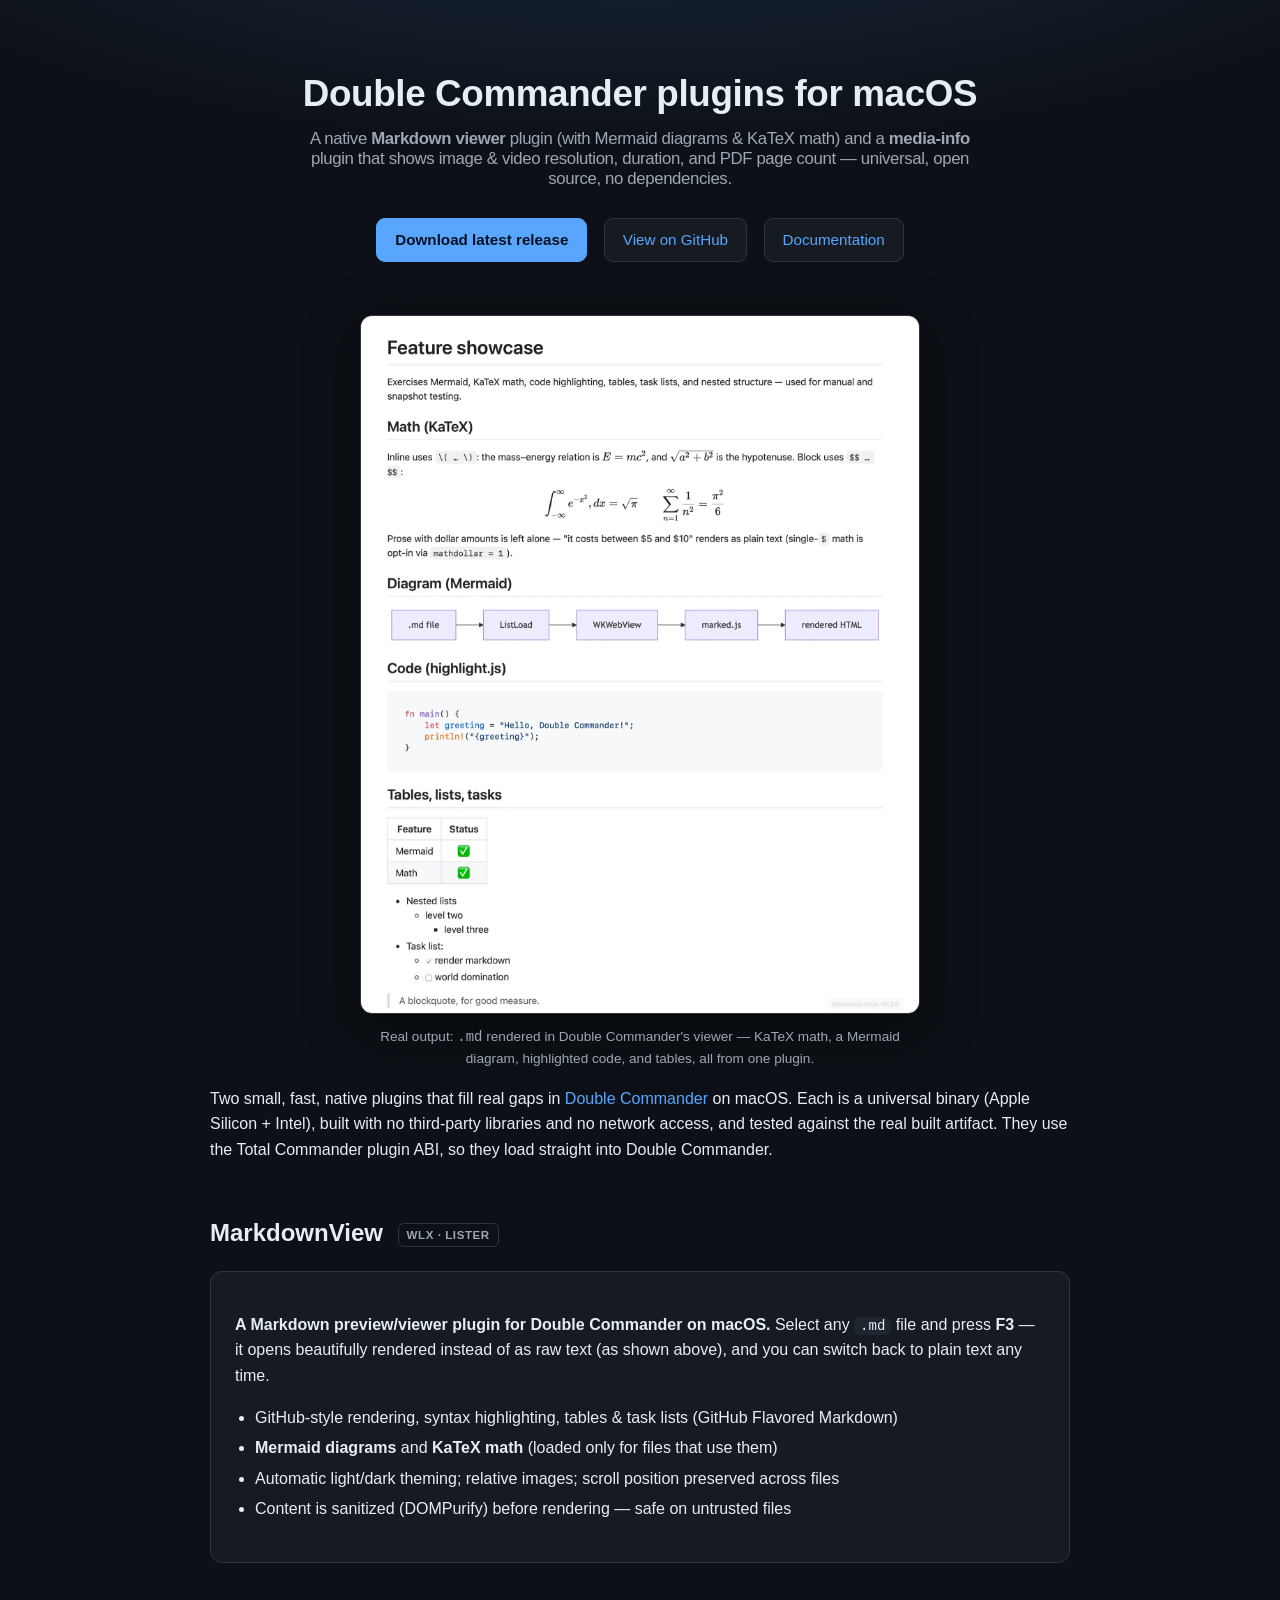
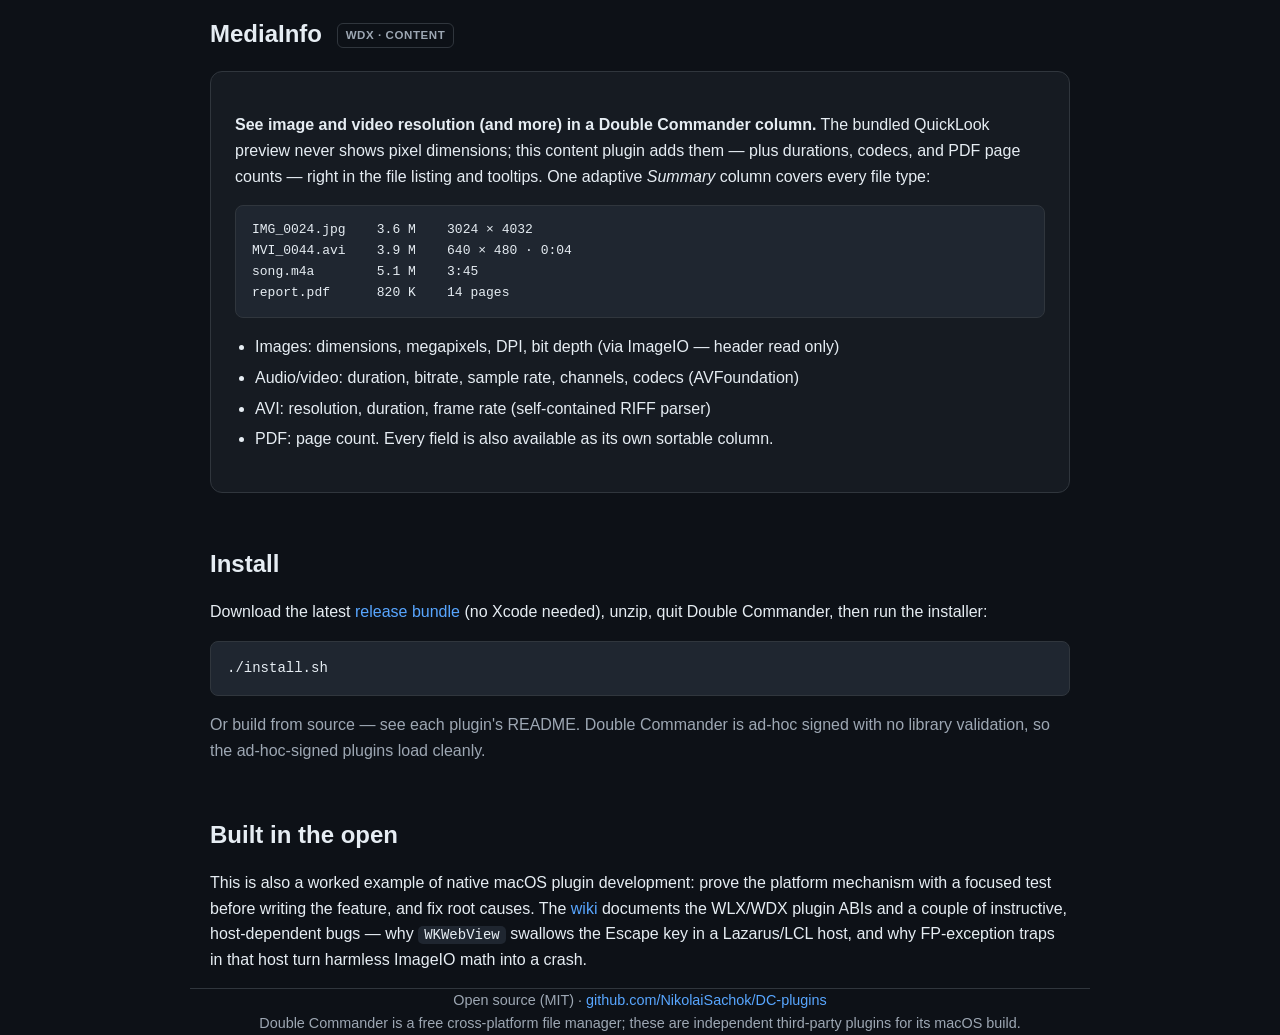
==== index.html @ c9914db3 "Landing page: fix stretched hero image (add height:auto) The hero <img> carried width/height attribu" ====
<!DOCTYPE html>
<html lang="en">
<head>
<meta charset="utf-8">
<meta name="viewport" content="width=device-width, initial-scale=1">
<title>Double Commander plugins for macOS — Markdown viewer &amp; media-info columns</title>
<meta name="description" content="Free, native macOS plugins for Double Commander: a Markdown preview/viewer plugin (WLX) that renders .md files — with Mermaid diagrams &amp; KaTeX math — in the viewer, and a media-info content plugin (WDX) that shows image &amp; video resolution, duration, and PDF page count as custom columns. Universal binaries, no dependencies, open source.">
<link rel="canonical" href="https://nikolaisachok.github.io/DC-plugins/">
<link rel="icon" href="favicon.svg" type="image/svg+xml">
<meta property="og:type" content="website">
<meta property="og:title" content="Double Commander plugins for macOS — Markdown viewer &amp; media-info columns">
<meta property="og:description" content="Native macOS plugins for Double Commander: a Markdown viewer (Mermaid + KaTeX) and a media-info plugin showing image/video resolution &amp; duration as columns. Universal, open source, no dependencies.">
<meta property="og:url" content="https://nikolaisachok.github.io/DC-plugins/">
<meta property="og:image" content="https://nikolaisachok.github.io/DC-plugins/assets/screenshot-markdown.png">
<meta name="twitter:card" content="summary_large_image">
<script type="application/ld+json">
{
  "@context": "https://schema.org",
  "@type": "SoftwareApplication",
  "name": "Double Commander macOS plugins — MarkdownView & MediaInfo",
  "operatingSystem": "macOS 11+",
  "applicationCategory": "DeveloperApplication",
  "url": "https://nikolaisachok.github.io/DC-plugins/",
  "downloadUrl": "https://github.com/NikolaiSachok/DC-plugins/releases",
  "softwareHelp": "https://github.com/NikolaiSachok/DC-plugins/wiki",
  "license": "https://opensource.org/licenses/MIT",
  "description": "Native macOS plugins for Double Commander: a Markdown preview/viewer plugin (WLX) with Mermaid diagrams and KaTeX math, and a media-info content plugin (WDX) showing image and video resolution, duration, and PDF page count as custom columns.",
  "offers": { "@type": "Offer", "price": "0", "priceCurrency": "USD" }
}
</script>
<style>
  :root { --bg:#0d1117; --panel:#161b22; --border:#30363d; --fg:#e6edf3; --muted:#9da7b3; --accent:#58a6ff; --code:#1f2630; }
  * { box-sizing: border-box; }
  body { margin:0; background:var(--bg); color:var(--fg); font:16px/1.6 -apple-system,BlinkMacSystemFont,"Segoe UI",Roboto,Helvetica,Arial,sans-serif; }
  a { color:var(--accent); text-decoration:none; } a:hover { text-decoration:underline; }
  .wrap { max-width:900px; margin:0 auto; padding:0 20px; }
  header { padding:72px 0 8px; text-align:center;
           background:radial-gradient(1200px 380px at 50% -120px, rgba(88,166,255,.16), transparent 70%); }
  h1 { font-size:2.3rem; line-height:1.18; margin:0 0 14px; letter-spacing:-.01em; }
  h1 .sub { display:block; font-size:1.05rem; font-weight:400; color:var(--muted); margin:14px auto 0; max-width:680px; }
  h2 { font-size:1.5rem; margin:52px 0 12px; }
  .badges { margin-top:24px; }
  .badges a { display:inline-block; margin:5px 6px; padding:9px 18px; border:1px solid var(--border); border-radius:9px; background:var(--panel); font-size:.95rem; }
  .badges a.primary { background:var(--accent); color:#08111f; border-color:var(--accent); font-weight:600; }
  figure.hero { margin:40px auto 8px; max-width:560px; text-align:center; }
  figure.hero picture { display:block; }
  figure.hero img { display:block; width:100%; height:auto; border:1px solid var(--border); border-radius:12px;
                    box-shadow:0 16px 50px rgba(0,0,0,.55); background:#fff; }
  figure.hero figcaption { color:var(--muted); font-size:.85rem; margin-top:12px; }
  .card { background:var(--panel); border:1px solid var(--border); border-radius:12px; padding:24px; margin:18px 0; }
  .tag { display:inline-block; font-size:.72rem; letter-spacing:.05em; text-transform:uppercase; color:var(--muted); border:1px solid var(--border); border-radius:6px; padding:2px 8px; margin-left:8px; vertical-align:middle; }
  ul { padding-left:20px; } li { margin:5px 0; }
  pre { background:var(--code); border:1px solid var(--border); border-radius:8px; padding:14px 16px; overflow:auto; }
  code { font:14px/1.5 ui-monospace,SFMono-Regular,Menlo,Consolas,monospace; }
  p code, li code { background:var(--code); padding:1px 6px; border-radius:5px; }
  .muted { color:var(--muted); }
  .cols { font:13px/1.6 ui-monospace,Menlo,monospace; background:var(--code); border:1px solid var(--border); border-radius:8px; padding:14px 16px; overflow:auto; white-space:pre; color:var(--fg); }
  footer { margin:60px 0 44px; padding-top:24px; border-top:1px solid var(--border); color:var(--muted); font-size:.9rem; text-align:center; }
</style>
</head>
<body>
<header>
  <div class="wrap">
    <h1>Double Commander plugins for macOS
      <span class="sub">A native <strong>Markdown viewer</strong> plugin (with Mermaid diagrams &amp; KaTeX math) and a <strong>media-info</strong> plugin that shows image &amp; video resolution, duration, and PDF page count — universal, open source, no dependencies.</span>
    </h1>
    <div class="badges">
      <a class="primary" href="https://github.com/NikolaiSachok/DC-plugins/releases">Download latest release</a>
      <a href="https://github.com/NikolaiSachok/DC-plugins">View on GitHub</a>
      <a href="https://github.com/NikolaiSachok/DC-plugins/wiki">Documentation</a>
    </div>
  </div>
</header>

<main class="wrap">
  <figure class="hero">
    <picture>
      <source srcset="assets/screenshot-markdown.webp" type="image/webp">
      <img src="assets/screenshot-markdown.png" width="1600" height="1998"
           loading="eager" decoding="async"
           alt="A Markdown file rendered by the MarkdownView plugin in Double Commander on macOS — showing KaTeX math, a Mermaid flowchart, syntax-highlighted code, and tables">
    </picture>
    <figcaption>Real output: <code>.md</code> rendered in Double Commander's viewer — KaTeX math, a Mermaid diagram, highlighted code, and tables, all from one plugin.</figcaption>
  </figure>

  <p>Two small, fast, native plugins that fill real gaps in <a href="https://doublecmd.sourceforge.io/">Double Commander</a> on macOS. Each is a universal binary (Apple Silicon + Intel), built with no third-party libraries and no network access, and tested against the real built artifact. They use the Total Commander plugin ABI, so they load straight into Double Commander.</p>

  <h2>MarkdownView <span class="tag">WLX · lister</span></h2>
  <div class="card">
    <p><strong>A Markdown preview/viewer plugin for Double Commander on macOS.</strong> Select any <code>.md</code> file and press <strong>F3</strong> — it opens beautifully rendered instead of as raw text (as shown above), and you can switch back to plain text any time.</p>
    <ul>
      <li>GitHub-style rendering, syntax highlighting, tables &amp; task lists (GitHub Flavored Markdown)</li>
      <li><strong>Mermaid diagrams</strong> and <strong>KaTeX math</strong> (loaded only for files that use them)</li>
      <li>Automatic light/dark theming; relative images; scroll position preserved across files</li>
      <li>Content is sanitized (DOMPurify) before rendering — safe on untrusted files</li>
    </ul>
  </div>

  <h2>MediaInfo <span class="tag">WDX · content</span></h2>
  <div class="card">
    <p><strong>See image and video resolution (and more) in a Double Commander column.</strong> The bundled QuickLook preview never shows pixel dimensions; this content plugin adds them — plus durations, codecs, and PDF page counts — right in the file listing and tooltips. One adaptive <em>Summary</em> column covers every file type:</p>
    <div class="cols">IMG_0024.jpg    3.6 M    3024 × 4032
MVI_0044.avi    3.9 M    640 × 480 · 0:04
song.m4a        5.1 M    3:45
report.pdf      820 K    14 pages</div>
    <ul style="margin-top:16px">
      <li>Images: dimensions, megapixels, DPI, bit depth (via ImageIO — header read only)</li>
      <li>Audio/video: duration, bitrate, sample rate, channels, codecs (AVFoundation)</li>
      <li>AVI: resolution, duration, frame rate (self-contained RIFF parser)</li>
      <li>PDF: page count. Every field is also available as its own sortable column.</li>
    </ul>
  </div>

  <h2>Install</h2>
  <p>Download the latest <a href="https://github.com/NikolaiSachok/DC-plugins/releases">release bundle</a> (no Xcode needed), unzip, quit Double Commander, then run the installer:</p>
  <pre><code>./install.sh</code></pre>
  <p class="muted">Or build from source — see each plugin's README. Double Commander is ad-hoc signed with no library validation, so the ad-hoc-signed plugins load cleanly.</p>

  <h2>Built in the open</h2>
  <p>This is also a worked example of native macOS plugin development: prove the platform mechanism with a focused test before writing the feature, and fix root causes. The <a href="https://github.com/NikolaiSachok/DC-plugins/wiki">wiki</a> documents the WLX/WDX plugin ABIs and a couple of instructive, host-dependent bugs — why <code>WKWebView</code> swallows the Escape key in a Lazarus/LCL host, and why FP-exception traps in that host turn harmless ImageIO math into a crash.</p>
</main>

<footer class="wrap">
  Open source (MIT) · <a href="https://github.com/NikolaiSachok/DC-plugins">github.com/NikolaiSachok/DC-plugins</a><br>
  Double Commander is a free cross-platform file manager; these are independent third-party plugins for its macOS build.
</footer>
</body>
</html>
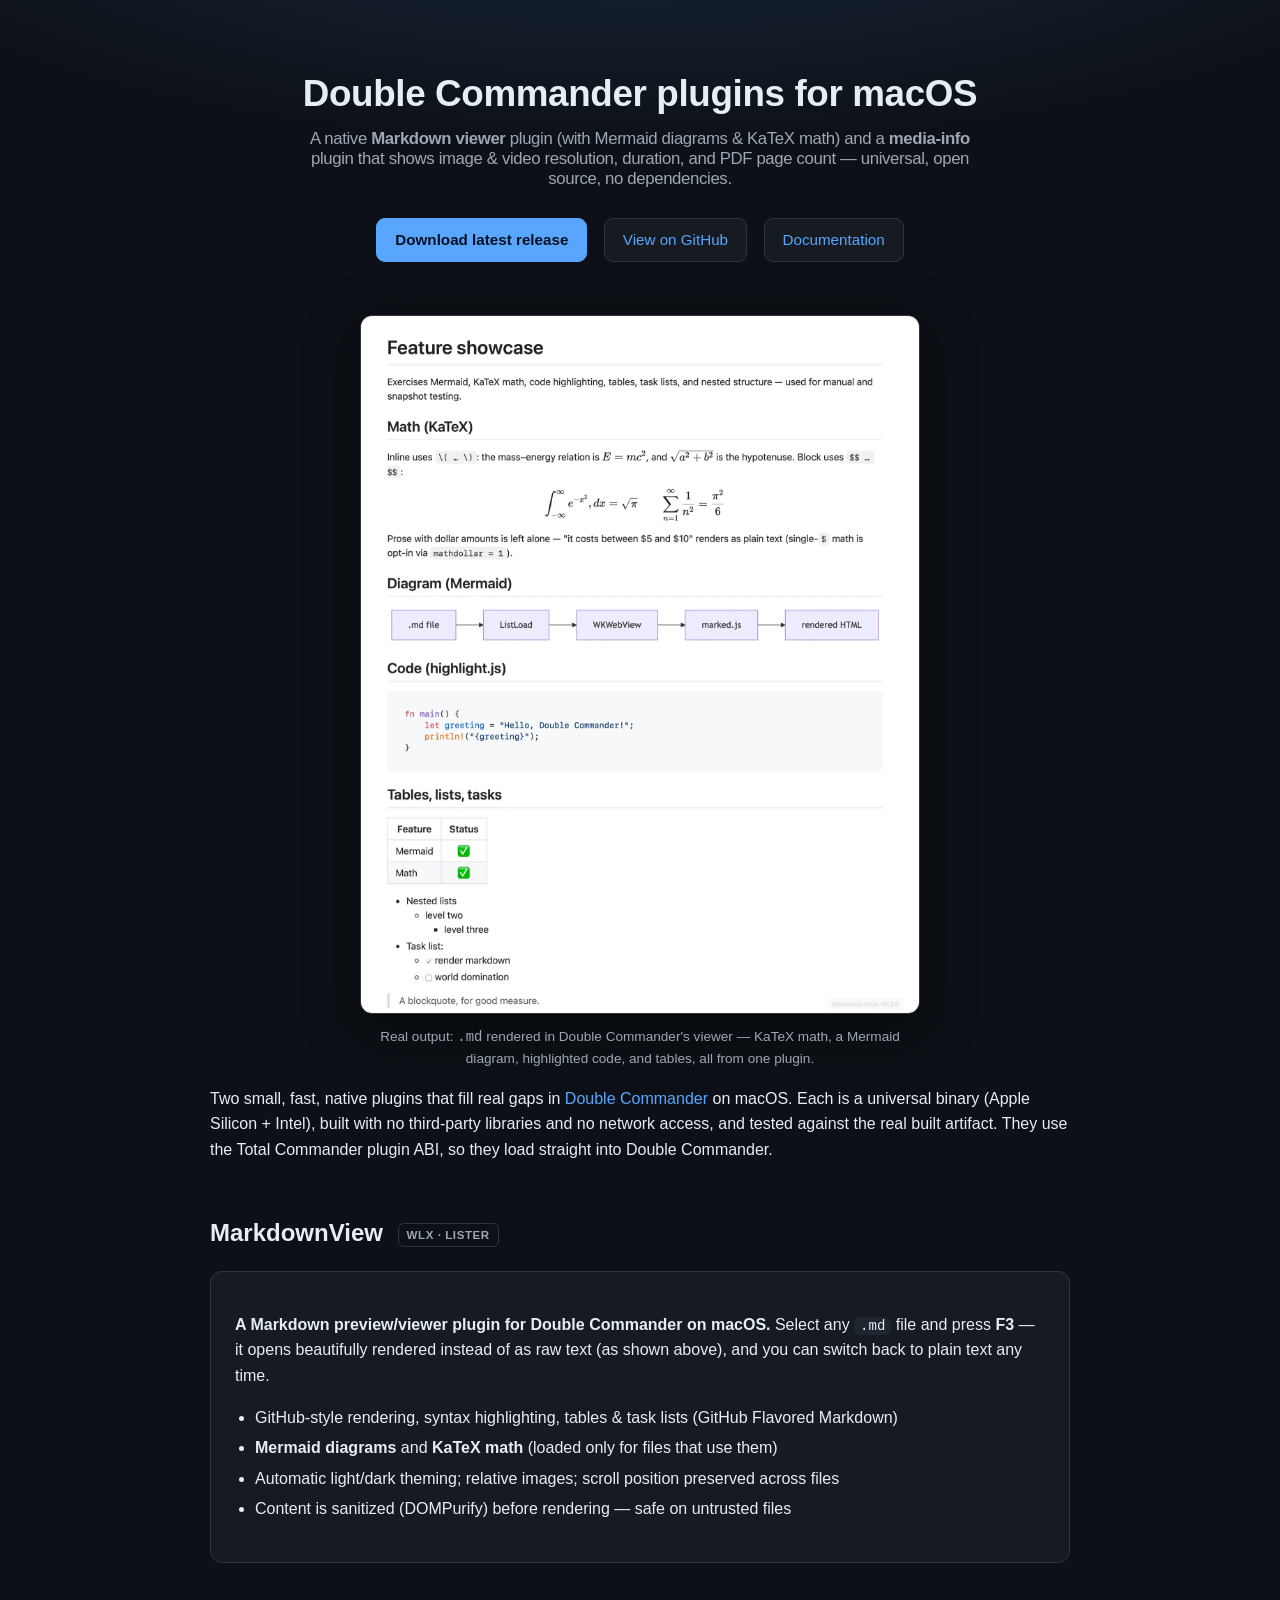
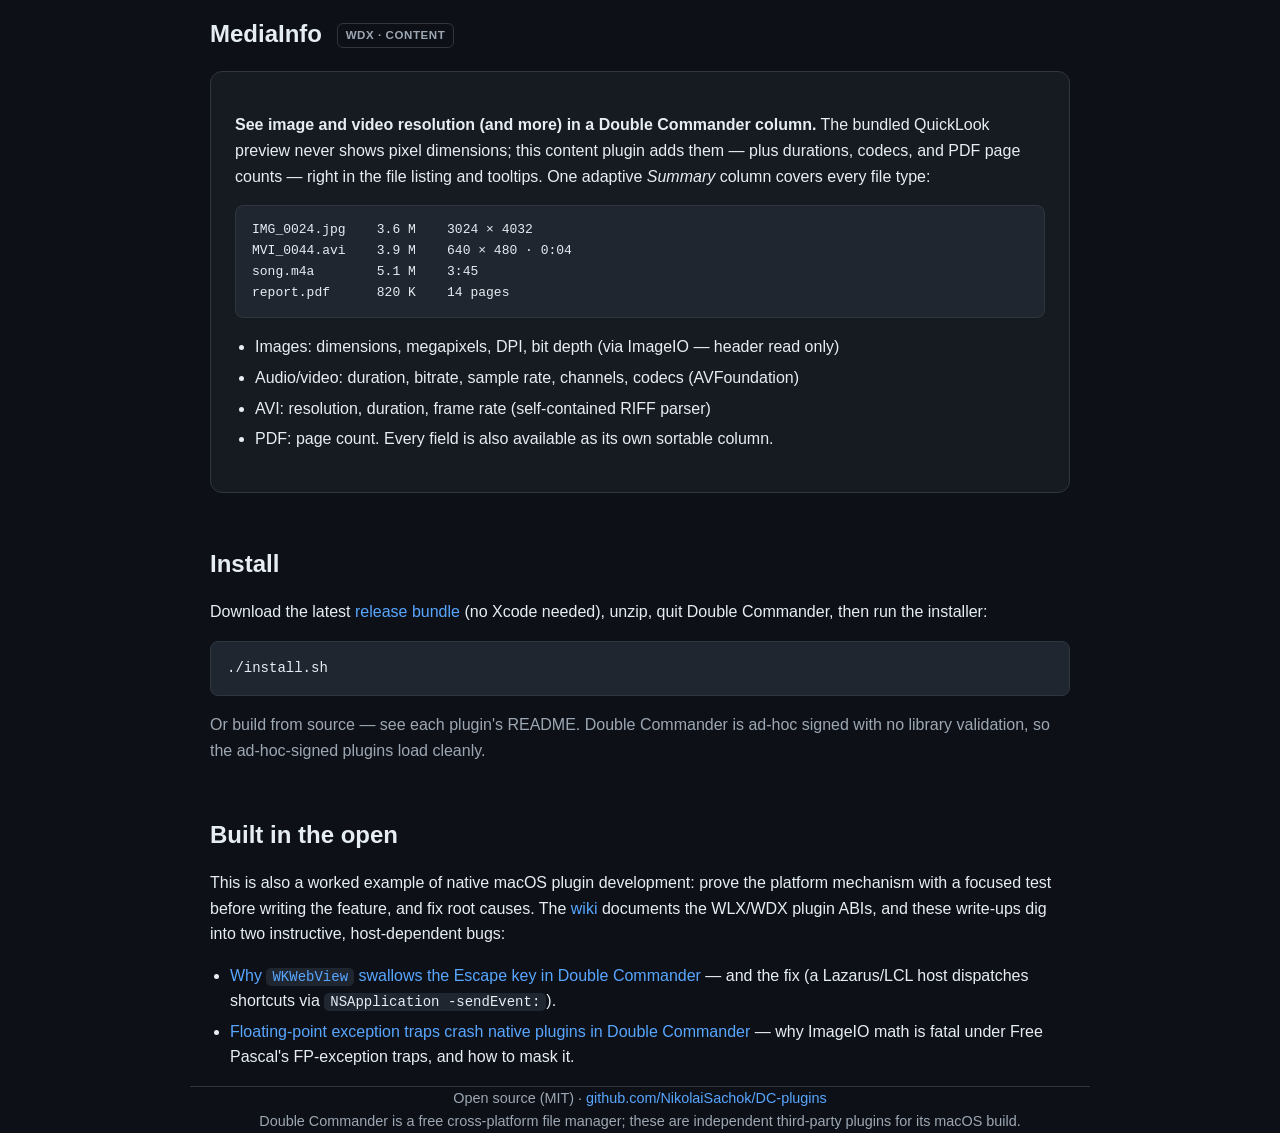
==== commit 76b442e8: "Add case-study articles + shared stylesheet; link from home & sitemap Two TechArticle pages (host-de" ====
--- a/index.html
+++ b/index.html
@@ -3,6 +3,7 @@
 <head>
 <meta charset="utf-8">
 <meta name="viewport" content="width=device-width, initial-scale=1">
+<meta name="google-site-verification" content="CV7PpDhXu3wibVB7FyQnEst6csNsauwLdyxRCKkASFs" />
 <title>Double Commander plugins for macOS — Markdown viewer &amp; media-info columns</title>
 <meta name="description" content="Free, native macOS plugins for Double Commander: a Markdown preview/viewer plugin (WLX) that renders .md files — with Mermaid diagrams &amp; KaTeX math — in the viewer, and a media-info content plugin (WDX) that shows image &amp; video resolution, duration, and PDF page count as custom columns. Universal binaries, no dependencies, open source.">
 <link rel="canonical" href="https://nikolaisachok.github.io/DC-plugins/">
@@ -85,7 +86,7 @@
 
   <p>Two small, fast, native plugins that fill real gaps in <a href="https://doublecmd.sourceforge.io/">Double Commander</a> on macOS. Each is a universal binary (Apple Silicon + Intel), built with no third-party libraries and no network access, and tested against the real built artifact. They use the Total Commander plugin ABI, so they load straight into Double Commander.</p>
 
-  <h2>MarkdownView <span class="tag">WLX · lister</span></h2>
+  <h2 id="markdownview">MarkdownView <span class="tag">WLX · lister</span></h2>
   <div class="card">
     <p><strong>A Markdown preview/viewer plugin for Double Commander on macOS.</strong> Select any <code>.md</code> file and press <strong>F3</strong> — it opens beautifully rendered instead of as raw text (as shown above), and you can switch back to plain text any time.</p>
     <ul>
@@ -96,7 +97,7 @@
     </ul>
   </div>
 
-  <h2>MediaInfo <span class="tag">WDX · content</span></h2>
+  <h2 id="mediainfo">MediaInfo <span class="tag">WDX · content</span></h2>
   <div class="card">
     <p><strong>See image and video resolution (and more) in a Double Commander column.</strong> The bundled QuickLook preview never shows pixel dimensions; this content plugin adds them — plus durations, codecs, and PDF page counts — right in the file listing and tooltips. One adaptive <em>Summary</em> column covers every file type:</p>
     <div class="cols">IMG_0024.jpg    3.6 M    3024 × 4032
@@ -117,7 +118,11 @@
   <p class="muted">Or build from source — see each plugin's README. Double Commander is ad-hoc signed with no library validation, so the ad-hoc-signed plugins load cleanly.</p>
 
   <h2>Built in the open</h2>
-  <p>This is also a worked example of native macOS plugin development: prove the platform mechanism with a focused test before writing the feature, and fix root causes. The <a href="https://github.com/NikolaiSachok/DC-plugins/wiki">wiki</a> documents the WLX/WDX plugin ABIs and a couple of instructive, host-dependent bugs — why <code>WKWebView</code> swallows the Escape key in a Lazarus/LCL host, and why FP-exception traps in that host turn harmless ImageIO math into a crash.</p>
+  <p>This is also a worked example of native macOS plugin development: prove the platform mechanism with a focused test before writing the feature, and fix root causes. The <a href="https://github.com/NikolaiSachok/DC-plugins/wiki">wiki</a> documents the WLX/WDX plugin ABIs, and these write-ups dig into two instructive, host-dependent bugs:</p>
+  <ul>
+    <li><a href="articles/double-commander-wkwebview-escape-key.html">Why <code>WKWebView</code> swallows the Escape key in Double Commander</a> — and the fix (a Lazarus/LCL host dispatches shortcuts via <code>NSApplication -sendEvent:</code>).</li>
+    <li><a href="articles/double-commander-plugin-floating-point-exception-crash.html">Floating-point exception traps crash native plugins in Double Commander</a> — why ImageIO math is fatal under Free Pascal's FP-exception traps, and how to mask it.</li>
+  </ul>
 </main>
 
 <footer class="wrap">
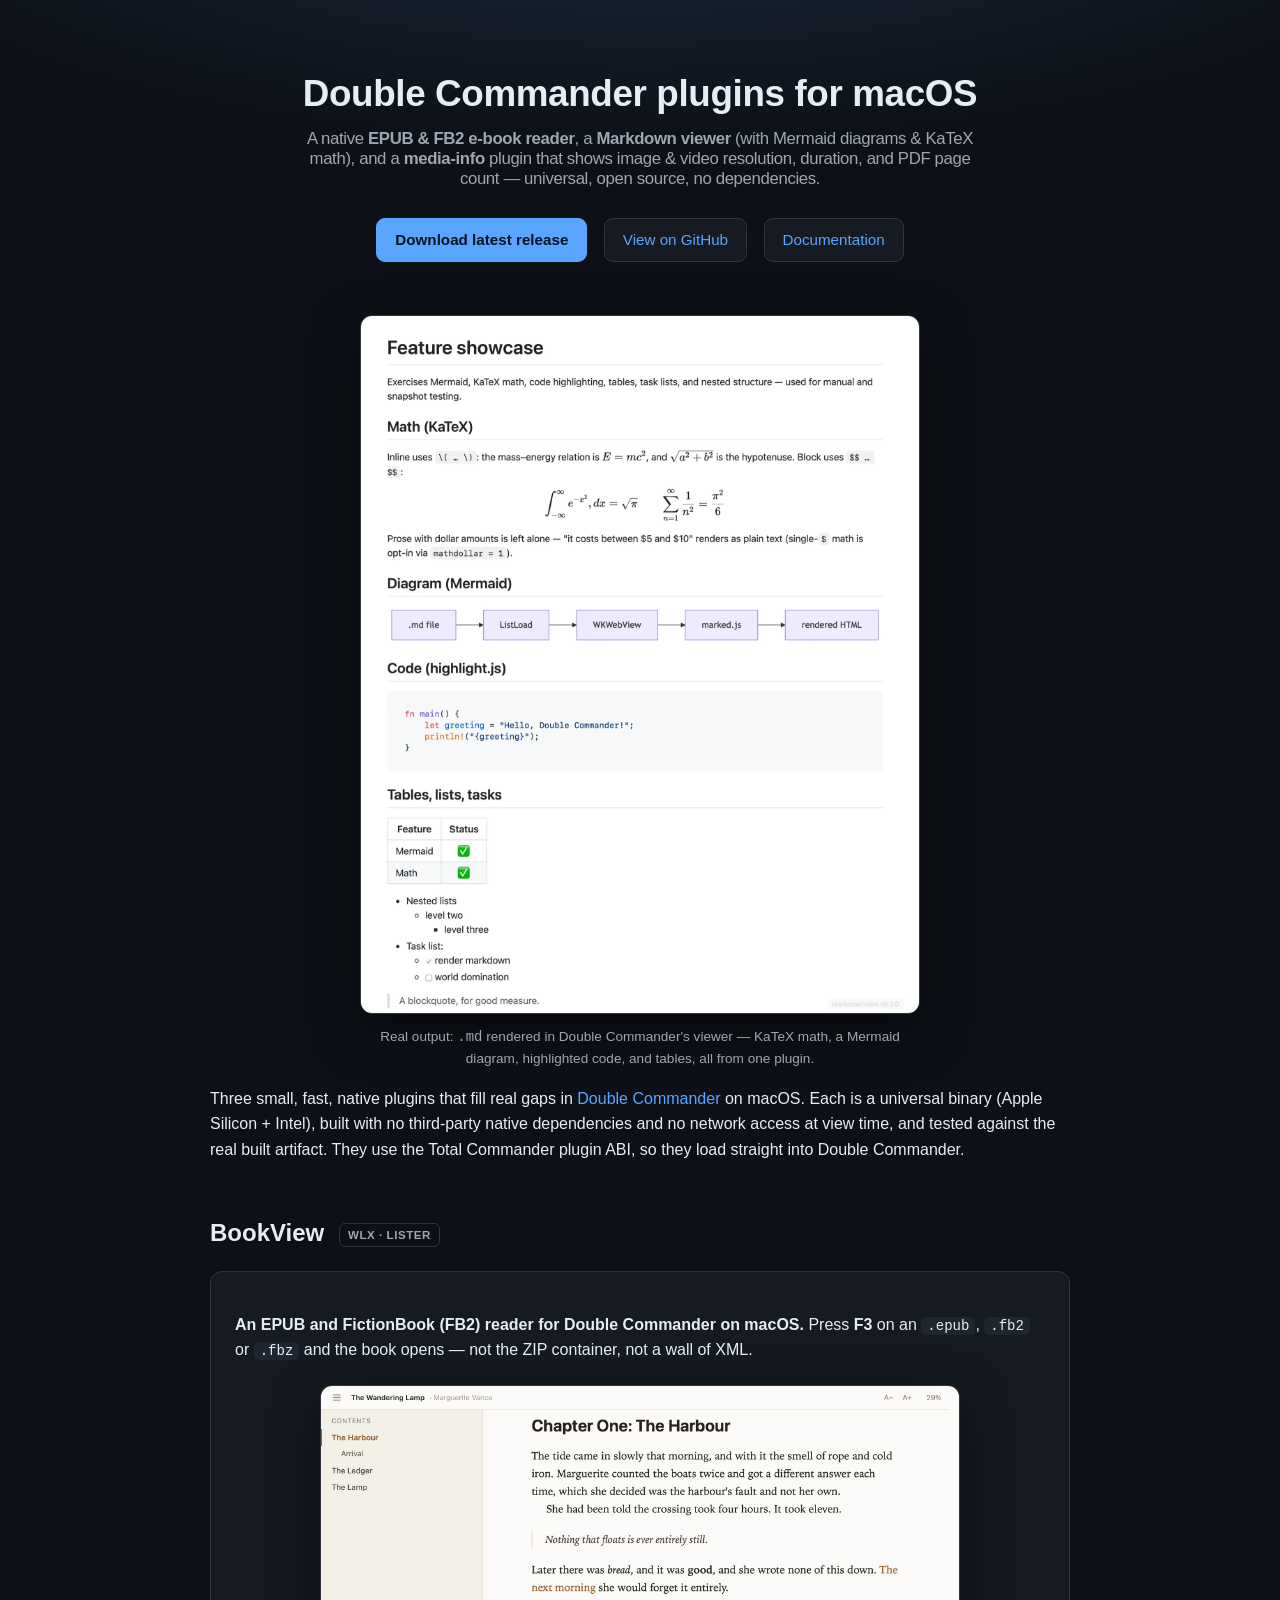
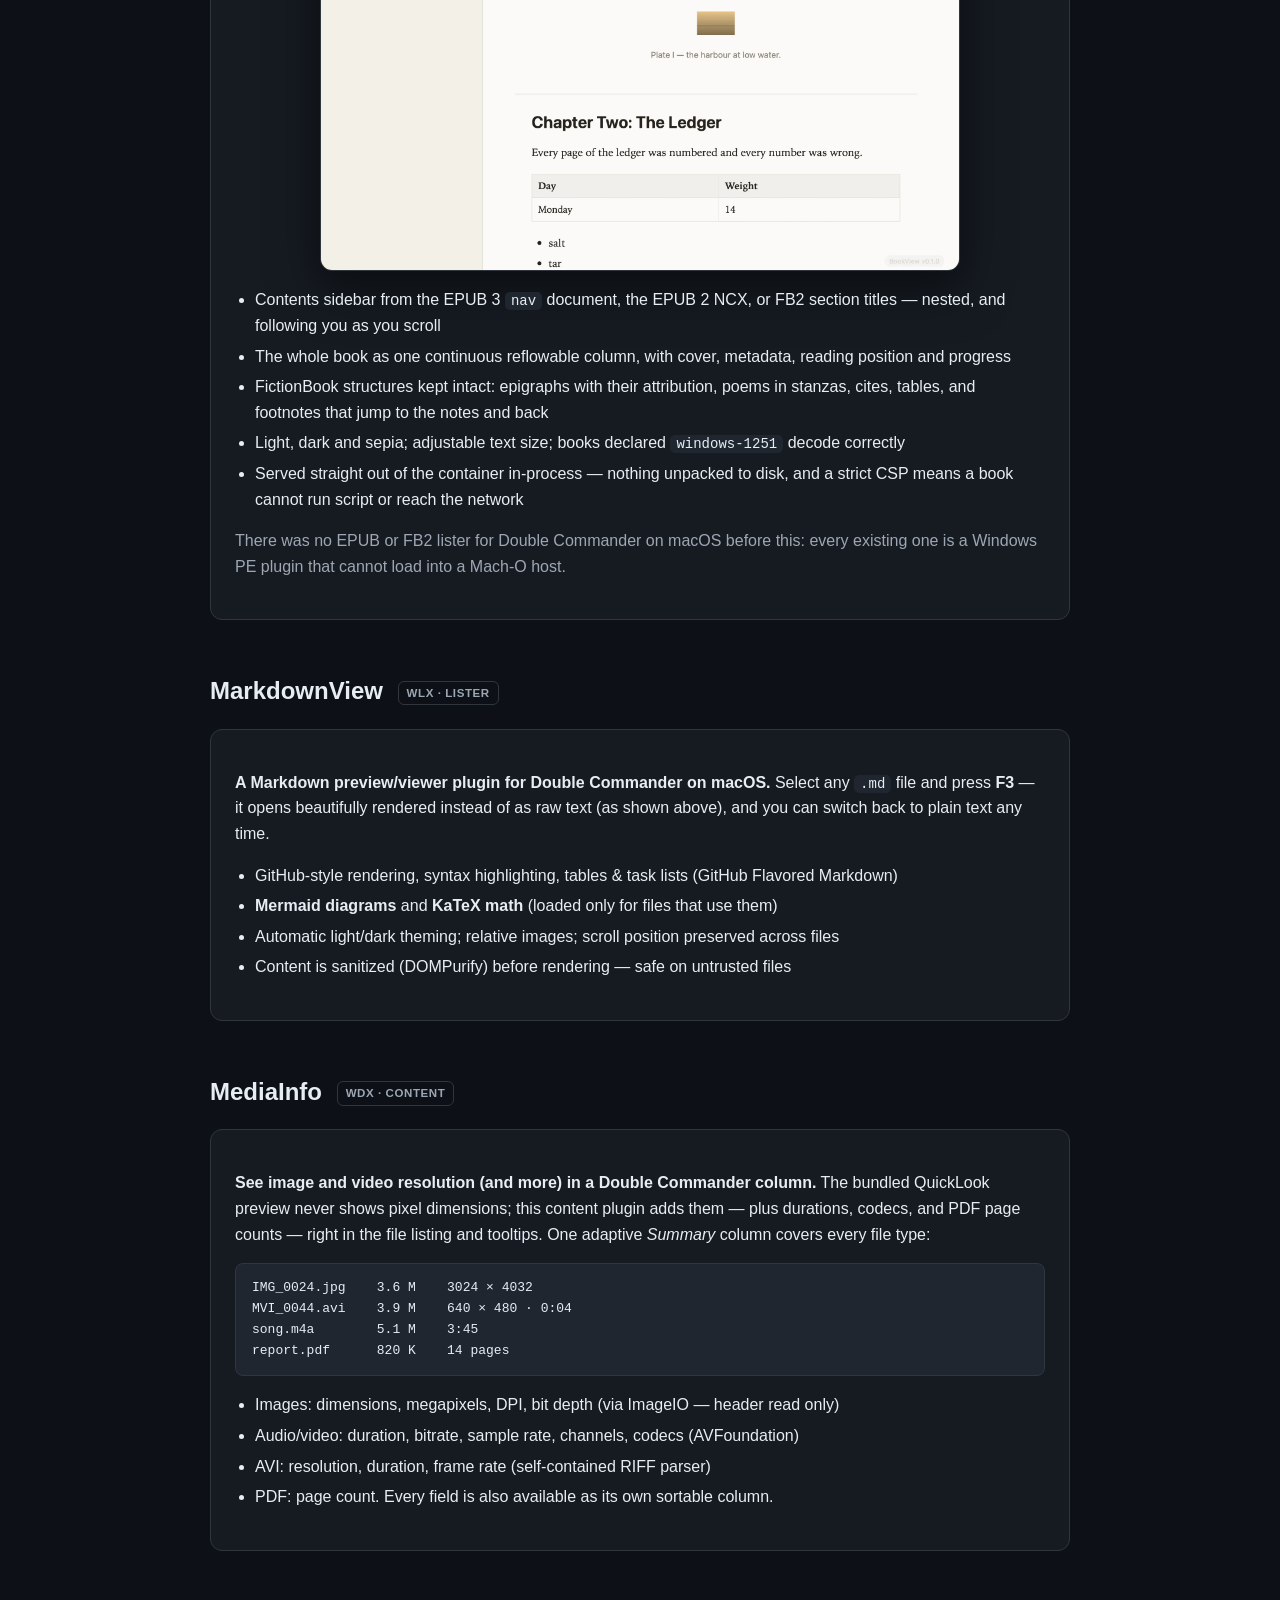
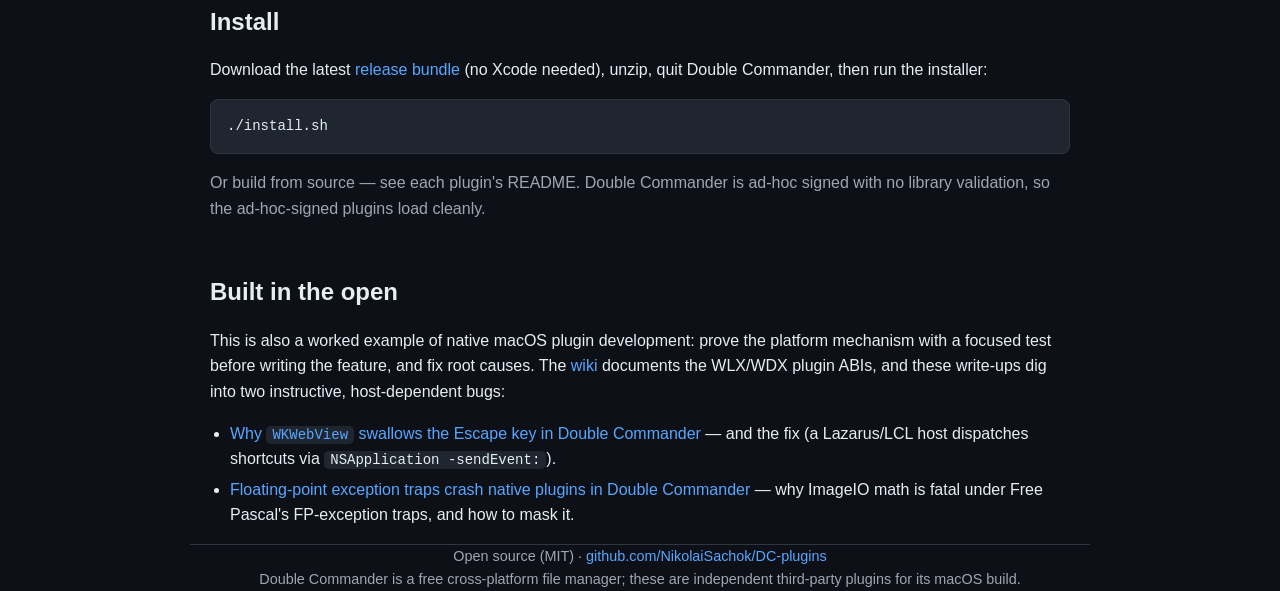
==== commit 9bf049ee: "site: add BookView (EPUB + FB2 reader), now three plugins Updates the title, meta description, Open " ====
--- a/index.html
+++ b/index.html
@@ -4,13 +4,13 @@
 <meta charset="utf-8">
 <meta name="viewport" content="width=device-width, initial-scale=1">
 <meta name="google-site-verification" content="CV7PpDhXu3wibVB7FyQnEst6csNsauwLdyxRCKkASFs" />
-<title>Double Commander plugins for macOS — Markdown viewer &amp; media-info columns</title>
-<meta name="description" content="Free, native macOS plugins for Double Commander: a Markdown preview/viewer plugin (WLX) that renders .md files — with Mermaid diagrams &amp; KaTeX math — in the viewer, and a media-info content plugin (WDX) that shows image &amp; video resolution, duration, and PDF page count as custom columns. Universal binaries, no dependencies, open source.">
+<title>Double Commander plugins for macOS — EPUB/FB2 reader, Markdown viewer &amp; media-info columns</title>
+<meta name="description" content="Free, native macOS plugins for Double Commander: an e-book reader (WLX) that opens EPUB and FictionBook FB2 files with a contents sidebar, a Markdown preview/viewer plugin (WLX) with Mermaid diagrams &amp; KaTeX math, and a media-info content plugin (WDX) showing image &amp; video resolution, duration, and PDF page count as custom columns. Universal binaries, no dependencies, open source.">
 <link rel="canonical" href="https://nikolaisachok.github.io/DC-plugins/">
 <link rel="icon" href="favicon.svg" type="image/svg+xml">
 <meta property="og:type" content="website">
-<meta property="og:title" content="Double Commander plugins for macOS — Markdown viewer &amp; media-info columns">
-<meta property="og:description" content="Native macOS plugins for Double Commander: a Markdown viewer (Mermaid + KaTeX) and a media-info plugin showing image/video resolution &amp; duration as columns. Universal, open source, no dependencies.">
+<meta property="og:title" content="Double Commander plugins for macOS — EPUB/FB2 reader, Markdown viewer &amp; media-info columns">
+<meta property="og:description" content="Native macOS plugins for Double Commander: an EPUB &amp; FB2 e-book reader, a Markdown viewer (Mermaid + KaTeX), and a media-info plugin showing image/video resolution &amp; duration as columns. Universal, open source, no dependencies.">
 <meta property="og:url" content="https://nikolaisachok.github.io/DC-plugins/">
 <meta property="og:image" content="https://nikolaisachok.github.io/DC-plugins/assets/screenshot-markdown.png">
 <meta name="twitter:card" content="summary_large_image">
@@ -18,14 +18,14 @@
 {
   "@context": "https://schema.org",
   "@type": "SoftwareApplication",
-  "name": "Double Commander macOS plugins — MarkdownView & MediaInfo",
+  "name": "Double Commander macOS plugins — BookView, MarkdownView & MediaInfo",
   "operatingSystem": "macOS 11+",
   "applicationCategory": "DeveloperApplication",
   "url": "https://nikolaisachok.github.io/DC-plugins/",
   "downloadUrl": "https://github.com/NikolaiSachok/DC-plugins/releases",
   "softwareHelp": "https://github.com/NikolaiSachok/DC-plugins/wiki",
   "license": "https://opensource.org/licenses/MIT",
-  "description": "Native macOS plugins for Double Commander: a Markdown preview/viewer plugin (WLX) with Mermaid diagrams and KaTeX math, and a media-info content plugin (WDX) showing image and video resolution, duration, and PDF page count as custom columns.",
+  "description": "Native macOS plugins for Double Commander: an e-book reader (WLX) for EPUB and FictionBook FB2 with a contents sidebar, a Markdown preview/viewer plugin (WLX) with Mermaid diagrams and KaTeX math, and a media-info content plugin (WDX) showing image and video resolution, duration, and PDF page count as custom columns.",
   "offers": { "@type": "Offer", "price": "0", "priceCurrency": "USD" }
 }
 </script>
@@ -63,7 +63,7 @@
 <header>
   <div class="wrap">
     <h1>Double Commander plugins for macOS
-      <span class="sub">A native <strong>Markdown viewer</strong> plugin (with Mermaid diagrams &amp; KaTeX math) and a <strong>media-info</strong> plugin that shows image &amp; video resolution, duration, and PDF page count — universal, open source, no dependencies.</span>
+      <span class="sub">A native <strong>EPUB &amp; FB2 e-book reader</strong>, a <strong>Markdown viewer</strong> (with Mermaid diagrams &amp; KaTeX math), and a <strong>media-info</strong> plugin that shows image &amp; video resolution, duration, and PDF page count — universal, open source, no dependencies.</span>
     </h1>
     <div class="badges">
       <a class="primary" href="https://github.com/NikolaiSachok/DC-plugins/releases">Download latest release</a>
@@ -84,7 +84,28 @@
     <figcaption>Real output: <code>.md</code> rendered in Double Commander's viewer — KaTeX math, a Mermaid diagram, highlighted code, and tables, all from one plugin.</figcaption>
   </figure>
 
-  <p>Two small, fast, native plugins that fill real gaps in <a href="https://doublecmd.sourceforge.io/">Double Commander</a> on macOS. Each is a universal binary (Apple Silicon + Intel), built with no third-party libraries and no network access, and tested against the real built artifact. They use the Total Commander plugin ABI, so they load straight into Double Commander.</p>
+  <p>Three small, fast, native plugins that fill real gaps in <a href="https://doublecmd.sourceforge.io/">Double Commander</a> on macOS. Each is a universal binary (Apple Silicon + Intel), built with no third-party native dependencies and no network access at view time, and tested against the real built artifact. They use the Total Commander plugin ABI, so they load straight into Double Commander.</p>
+
+  <h2 id="bookview">BookView <span class="tag">WLX · lister</span></h2>
+  <div class="card">
+    <p><strong>An EPUB and FictionBook (FB2) reader for Double Commander on macOS.</strong> Press <strong>F3</strong> on an <code>.epub</code>, <code>.fb2</code> or <code>.fbz</code> and the book opens — not the ZIP container, not a wall of XML.</p>
+    <figure class="hero" style="max-width:640px;margin:22px auto 6px">
+      <picture>
+        <source srcset="assets/screenshot-book.webp" type="image/webp">
+        <img src="assets/screenshot-book.png" width="2160" height="1640"
+             loading="lazy" decoding="async"
+             alt="An EPUB open in Double Commander's viewer with the BookView plugin — a contents sidebar with the current chapter highlighted, chapter text set as a book with a pull quote, a plate with its caption, and a table">
+      </picture>
+    </figure>
+    <ul>
+      <li>Contents sidebar from the EPUB 3 <code>nav</code> document, the EPUB 2 NCX, or FB2 section titles — nested, and following you as you scroll</li>
+      <li>The whole book as one continuous reflowable column, with cover, metadata, reading position and progress</li>
+      <li>FictionBook structures kept intact: epigraphs with their attribution, poems in stanzas, cites, tables, and footnotes that jump to the notes and back</li>
+      <li>Light, dark and sepia; adjustable text size; books declared <code>windows-1251</code> decode correctly</li>
+      <li>Served straight out of the container in-process — nothing unpacked to disk, and a strict CSP means a book cannot run script or reach the network</li>
+    </ul>
+    <p class="muted">There was no EPUB or FB2 lister for Double Commander on macOS before this: every existing one is a Windows PE plugin that cannot load into a Mach-O host.</p>
+  </div>
 
   <h2 id="markdownview">MarkdownView <span class="tag">WLX · lister</span></h2>
   <div class="card">
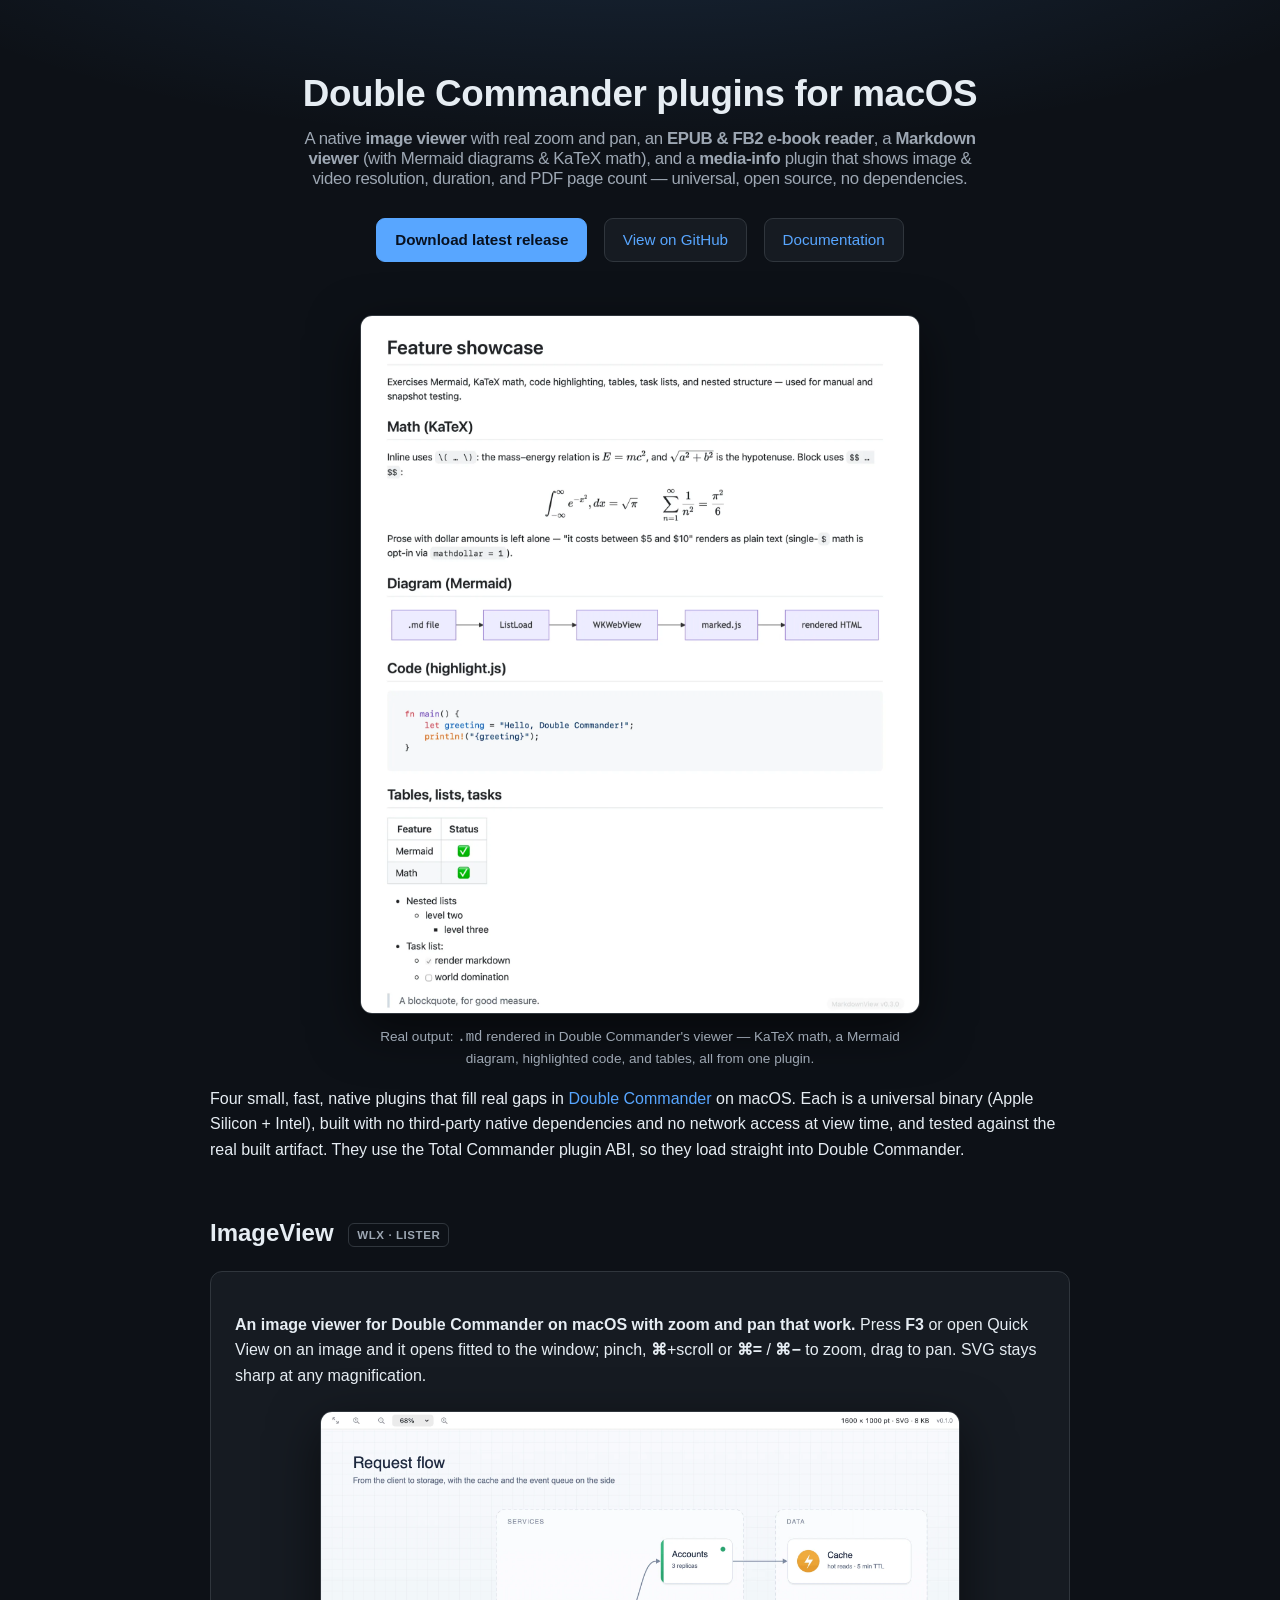
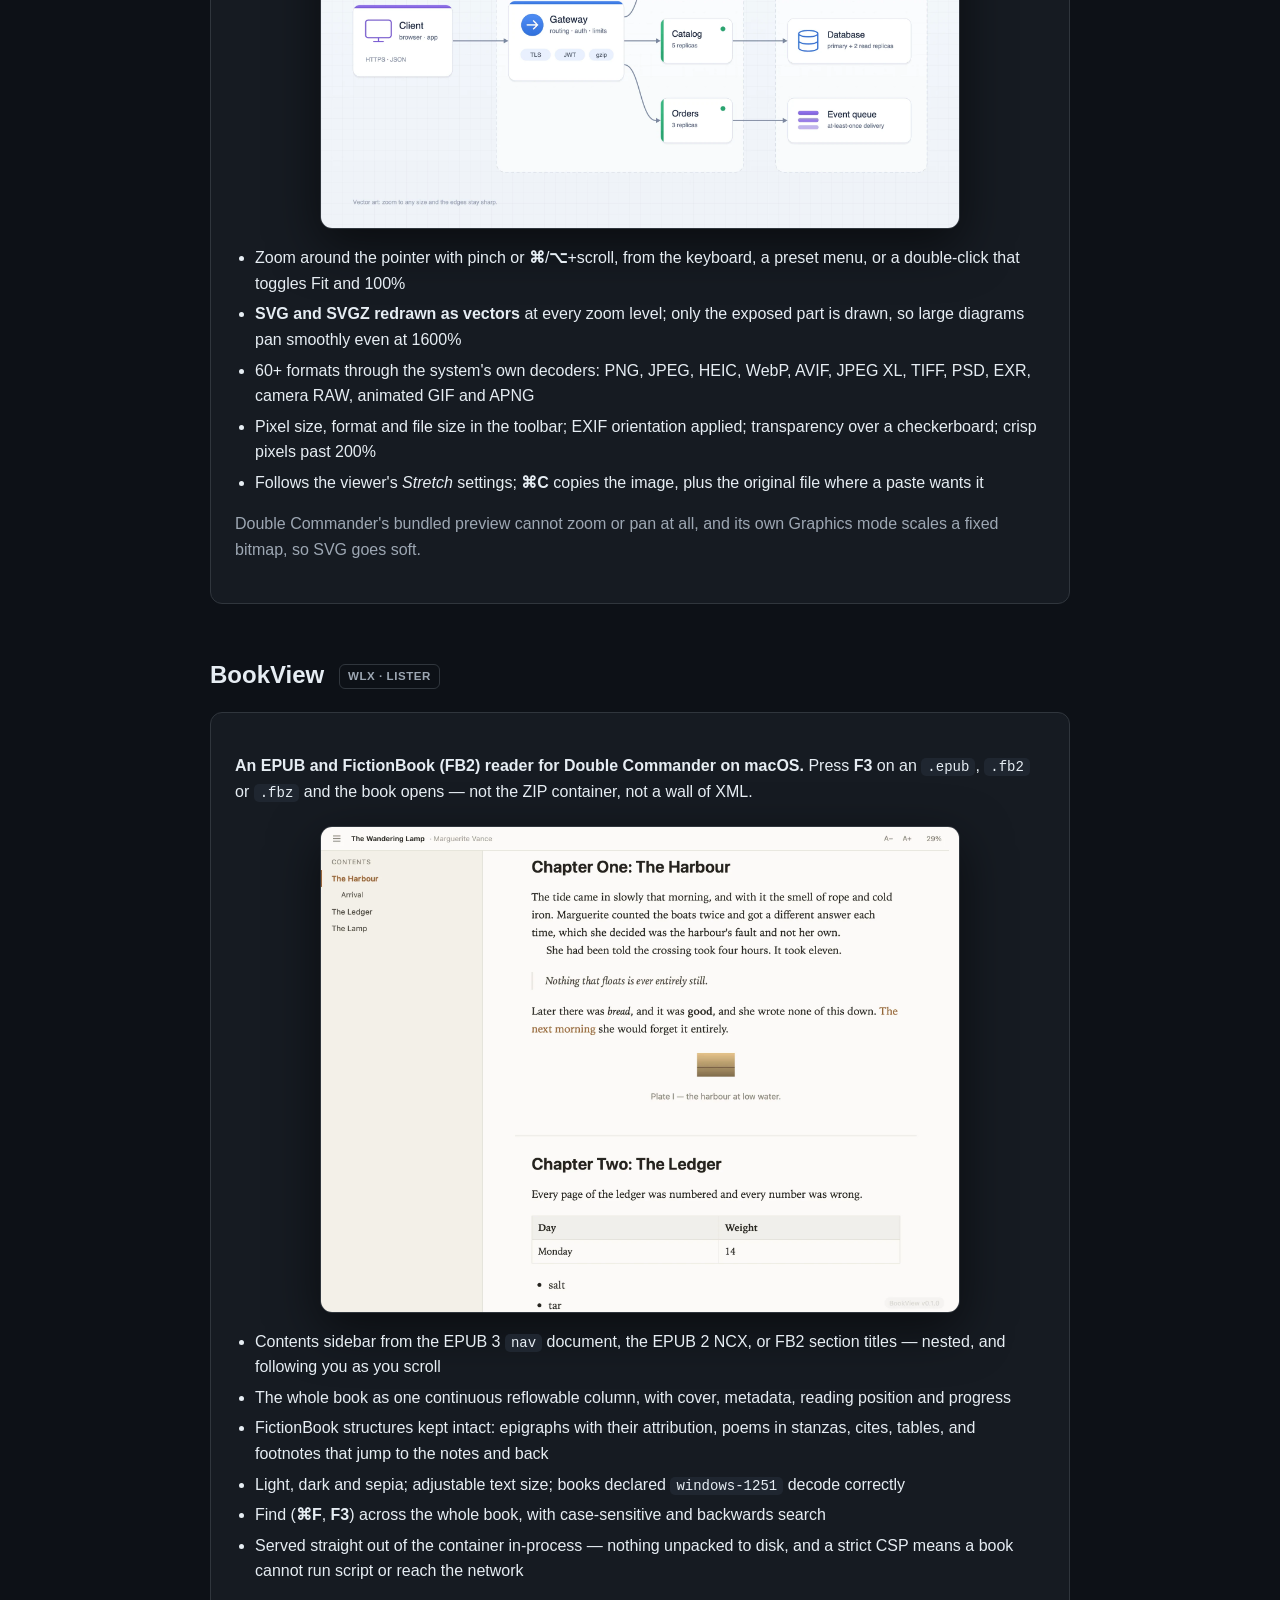
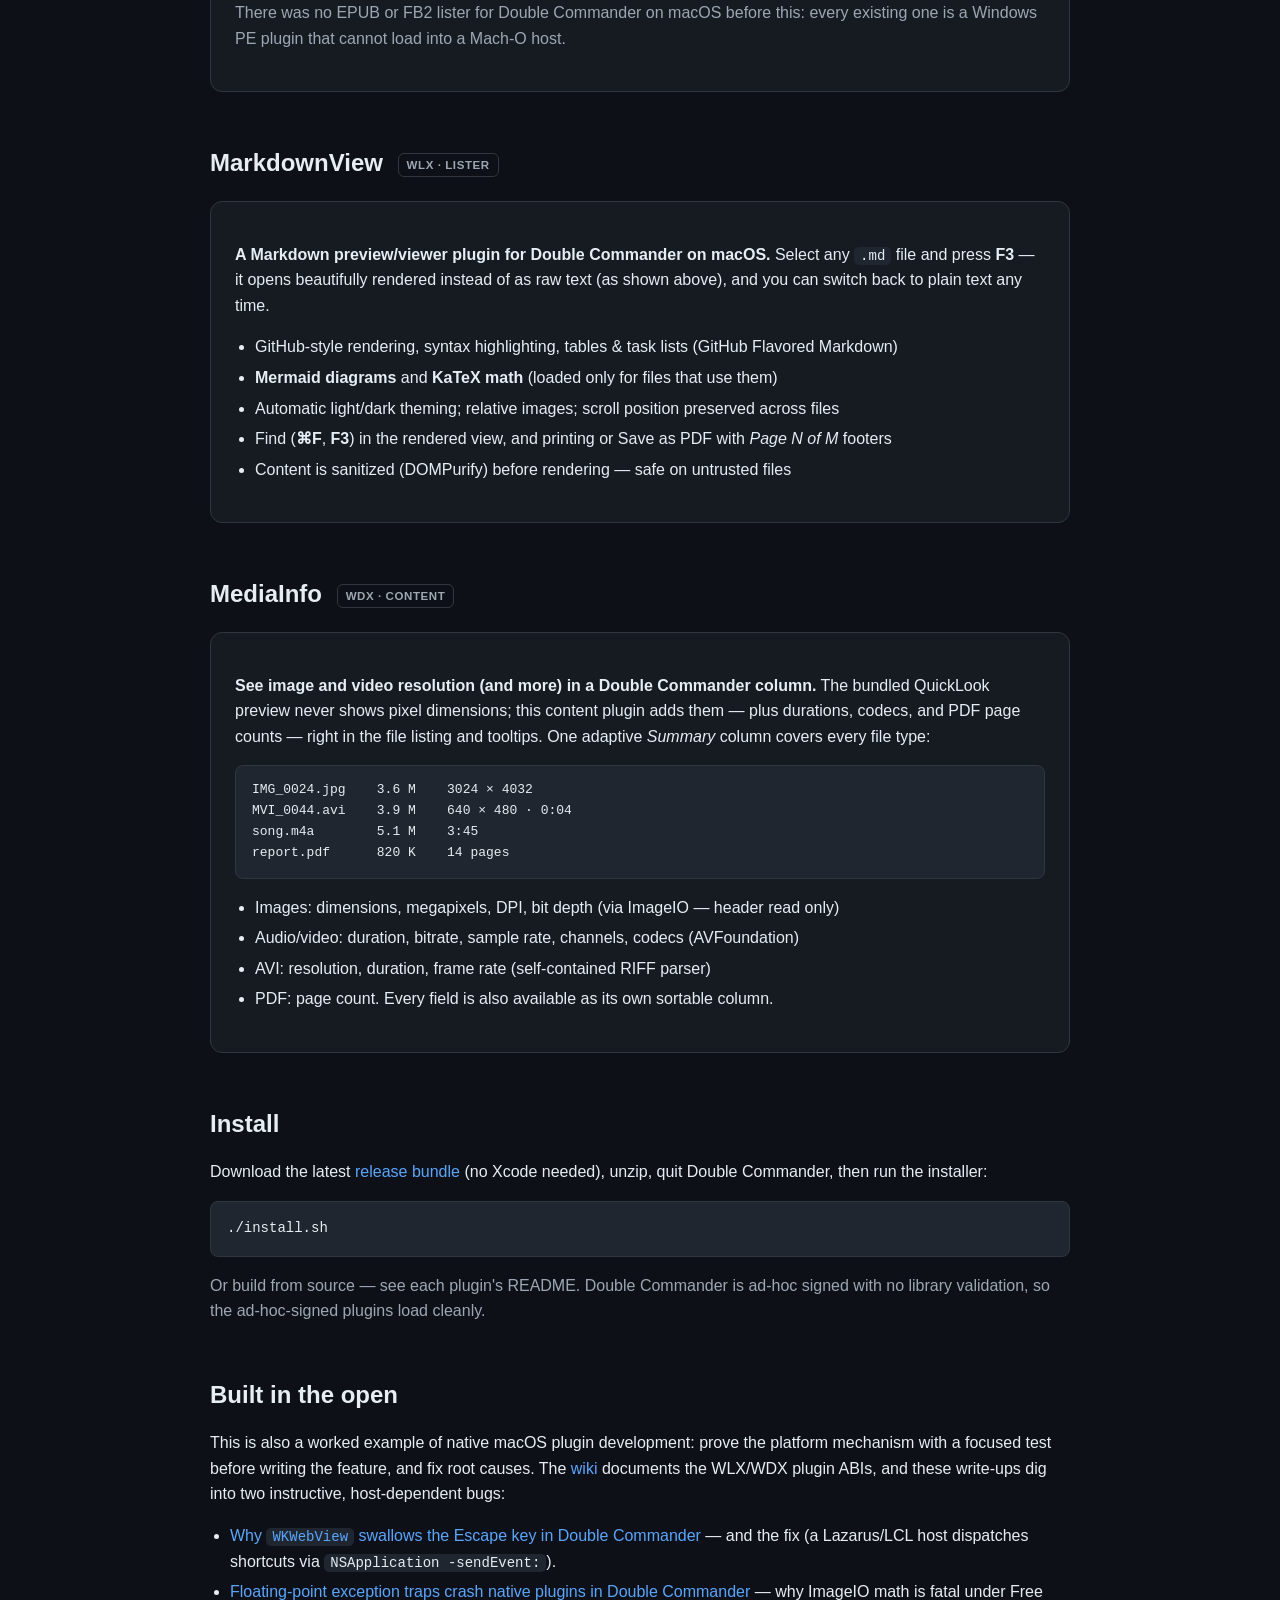
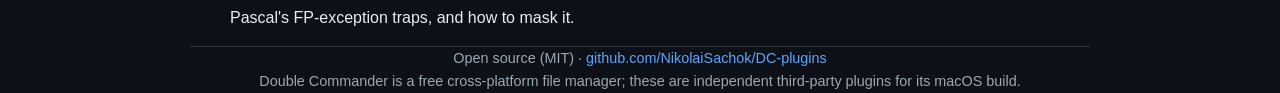
==== commit dca4321c: "site: add ImageView (zoom, pan, sharp SVG), now four plugins Adds an ImageView section with its own " ====
--- a/index.html
+++ b/index.html
@@ -4,13 +4,13 @@
 <meta charset="utf-8">
 <meta name="viewport" content="width=device-width, initial-scale=1">
 <meta name="google-site-verification" content="CV7PpDhXu3wibVB7FyQnEst6csNsauwLdyxRCKkASFs" />
-<title>Double Commander plugins for macOS — EPUB/FB2 reader, Markdown viewer &amp; media-info columns</title>
-<meta name="description" content="Free, native macOS plugins for Double Commander: an e-book reader (WLX) that opens EPUB and FictionBook FB2 files with a contents sidebar, a Markdown preview/viewer plugin (WLX) with Mermaid diagrams &amp; KaTeX math, and a media-info content plugin (WDX) showing image &amp; video resolution, duration, and PDF page count as custom columns. Universal binaries, no dependencies, open source.">
+<title>Double Commander plugins for macOS — image viewer with zoom, EPUB/FB2 reader, Markdown viewer &amp; media-info columns</title>
+<meta name="description" content="Free, native macOS plugins for Double Commander: an image viewer (WLX) with real zoom and pan and vector-sharp SVG for 60+ formats, an e-book reader (WLX) that opens EPUB and FictionBook FB2 files with a contents sidebar, a Markdown preview/viewer plugin (WLX) with Mermaid diagrams &amp; KaTeX math, and a media-info content plugin (WDX) showing image &amp; video resolution, duration, and PDF page count as custom columns. Universal binaries, no dependencies, open source.">
 <link rel="canonical" href="https://nikolaisachok.github.io/DC-plugins/">
 <link rel="icon" href="favicon.svg" type="image/svg+xml">
 <meta property="og:type" content="website">
-<meta property="og:title" content="Double Commander plugins for macOS — EPUB/FB2 reader, Markdown viewer &amp; media-info columns">
-<meta property="og:description" content="Native macOS plugins for Double Commander: an EPUB &amp; FB2 e-book reader, a Markdown viewer (Mermaid + KaTeX), and a media-info plugin showing image/video resolution &amp; duration as columns. Universal, open source, no dependencies.">
+<meta property="og:title" content="Double Commander plugins for macOS — image viewer with zoom, EPUB/FB2 reader, Markdown viewer &amp; media-info columns">
+<meta property="og:description" content="Native macOS plugins for Double Commander: an image viewer with zoom, pan and sharp SVG, an EPUB &amp; FB2 e-book reader, a Markdown viewer (Mermaid + KaTeX), and a media-info plugin showing image/video resolution &amp; duration as columns. Universal, open source, no dependencies.">
 <meta property="og:url" content="https://nikolaisachok.github.io/DC-plugins/">
 <meta property="og:image" content="https://nikolaisachok.github.io/DC-plugins/assets/screenshot-markdown.png">
 <meta name="twitter:card" content="summary_large_image">
@@ -18,14 +18,14 @@
 {
   "@context": "https://schema.org",
   "@type": "SoftwareApplication",
-  "name": "Double Commander macOS plugins — BookView, MarkdownView & MediaInfo",
+  "name": "Double Commander macOS plugins — ImageView, BookView, MarkdownView & MediaInfo",
   "operatingSystem": "macOS 11+",
   "applicationCategory": "DeveloperApplication",
   "url": "https://nikolaisachok.github.io/DC-plugins/",
   "downloadUrl": "https://github.com/NikolaiSachok/DC-plugins/releases",
   "softwareHelp": "https://github.com/NikolaiSachok/DC-plugins/wiki",
   "license": "https://opensource.org/licenses/MIT",
-  "description": "Native macOS plugins for Double Commander: an e-book reader (WLX) for EPUB and FictionBook FB2 with a contents sidebar, a Markdown preview/viewer plugin (WLX) with Mermaid diagrams and KaTeX math, and a media-info content plugin (WDX) showing image and video resolution, duration, and PDF page count as custom columns.",
+  "description": "Native macOS plugins for Double Commander: an image viewer (WLX) with zoom, pan and vector-sharp SVG for 60+ formats, an e-book reader (WLX) for EPUB and FictionBook FB2 with a contents sidebar, a Markdown preview/viewer plugin (WLX) with Mermaid diagrams and KaTeX math, and a media-info content plugin (WDX) showing image and video resolution, duration, and PDF page count as custom columns.",
   "offers": { "@type": "Offer", "price": "0", "priceCurrency": "USD" }
 }
 </script>
@@ -63,7 +63,7 @@
 <header>
   <div class="wrap">
     <h1>Double Commander plugins for macOS
-      <span class="sub">A native <strong>EPUB &amp; FB2 e-book reader</strong>, a <strong>Markdown viewer</strong> (with Mermaid diagrams &amp; KaTeX math), and a <strong>media-info</strong> plugin that shows image &amp; video resolution, duration, and PDF page count — universal, open source, no dependencies.</span>
+      <span class="sub">A native <strong>image viewer</strong> with real zoom and pan, an <strong>EPUB &amp; FB2 e-book reader</strong>, a <strong>Markdown viewer</strong> (with Mermaid diagrams &amp; KaTeX math), and a <strong>media-info</strong> plugin that shows image &amp; video resolution, duration, and PDF page count — universal, open source, no dependencies.</span>
     </h1>
     <div class="badges">
       <a class="primary" href="https://github.com/NikolaiSachok/DC-plugins/releases">Download latest release</a>
@@ -84,7 +84,28 @@
     <figcaption>Real output: <code>.md</code> rendered in Double Commander's viewer — KaTeX math, a Mermaid diagram, highlighted code, and tables, all from one plugin.</figcaption>
   </figure>
 
-  <p>Three small, fast, native plugins that fill real gaps in <a href="https://doublecmd.sourceforge.io/">Double Commander</a> on macOS. Each is a universal binary (Apple Silicon + Intel), built with no third-party native dependencies and no network access at view time, and tested against the real built artifact. They use the Total Commander plugin ABI, so they load straight into Double Commander.</p>
+  <p>Four small, fast, native plugins that fill real gaps in <a href="https://doublecmd.sourceforge.io/">Double Commander</a> on macOS. Each is a universal binary (Apple Silicon + Intel), built with no third-party native dependencies and no network access at view time, and tested against the real built artifact. They use the Total Commander plugin ABI, so they load straight into Double Commander.</p>
+
+  <h2 id="imageview">ImageView <span class="tag">WLX · lister</span></h2>
+  <div class="card">
+    <p><strong>An image viewer for Double Commander on macOS with zoom and pan that work.</strong> Press <strong>F3</strong> or open Quick View on an image and it opens fitted to the window; pinch, <strong>⌘</strong>+scroll or <strong>⌘=</strong> / <strong>⌘−</strong> to zoom, drag to pan. SVG stays sharp at any magnification.</p>
+    <figure class="hero" style="max-width:640px;margin:22px auto 6px">
+      <picture>
+        <source srcset="assets/screenshot-image.webp" type="image/webp">
+        <img src="assets/screenshot-image.png" width="2160" height="1410"
+             loading="lazy" decoding="async"
+             alt="A service diagram (SVG) open in Double Commander's viewer with the ImageView plugin — fitted at 68%, with the zoom toolbar on the left and the readout 1600 × 1000 pt · SVG · 8 KB on the right">
+      </picture>
+    </figure>
+    <ul>
+      <li>Zoom around the pointer with pinch or <strong>⌘</strong>/<strong>⌥</strong>+scroll, from the keyboard, a preset menu, or a double-click that toggles Fit and 100%</li>
+      <li><strong>SVG and SVGZ redrawn as vectors</strong> at every zoom level; only the exposed part is drawn, so large diagrams pan smoothly even at 1600%</li>
+      <li>60+ formats through the system's own decoders: PNG, JPEG, HEIC, WebP, AVIF, JPEG XL, TIFF, PSD, EXR, camera RAW, animated GIF and APNG</li>
+      <li>Pixel size, format and file size in the toolbar; EXIF orientation applied; transparency over a checkerboard; crisp pixels past 200%</li>
+      <li>Follows the viewer's <em>Stretch</em> settings; <strong>⌘C</strong> copies the image, plus the original file where a paste wants it</li>
+    </ul>
+    <p class="muted">Double Commander's bundled preview cannot zoom or pan at all, and its own Graphics mode scales a fixed bitmap, so SVG goes soft.</p>
+  </div>
 
   <h2 id="bookview">BookView <span class="tag">WLX · lister</span></h2>
   <div class="card">
@@ -102,6 +123,7 @@
       <li>The whole book as one continuous reflowable column, with cover, metadata, reading position and progress</li>
       <li>FictionBook structures kept intact: epigraphs with their attribution, poems in stanzas, cites, tables, and footnotes that jump to the notes and back</li>
       <li>Light, dark and sepia; adjustable text size; books declared <code>windows-1251</code> decode correctly</li>
+      <li>Find (<strong>⌘F</strong>, <strong>F3</strong>) across the whole book, with case-sensitive and backwards search</li>
       <li>Served straight out of the container in-process — nothing unpacked to disk, and a strict CSP means a book cannot run script or reach the network</li>
     </ul>
     <p class="muted">There was no EPUB or FB2 lister for Double Commander on macOS before this: every existing one is a Windows PE plugin that cannot load into a Mach-O host.</p>
@@ -114,6 +136,7 @@
       <li>GitHub-style rendering, syntax highlighting, tables &amp; task lists (GitHub Flavored Markdown)</li>
       <li><strong>Mermaid diagrams</strong> and <strong>KaTeX math</strong> (loaded only for files that use them)</li>
       <li>Automatic light/dark theming; relative images; scroll position preserved across files</li>
+      <li>Find (<strong>⌘F</strong>, <strong>F3</strong>) in the rendered view, and printing or Save as PDF with <em>Page N of M</em> footers</li>
       <li>Content is sanitized (DOMPurify) before rendering — safe on untrusted files</li>
     </ul>
   </div>
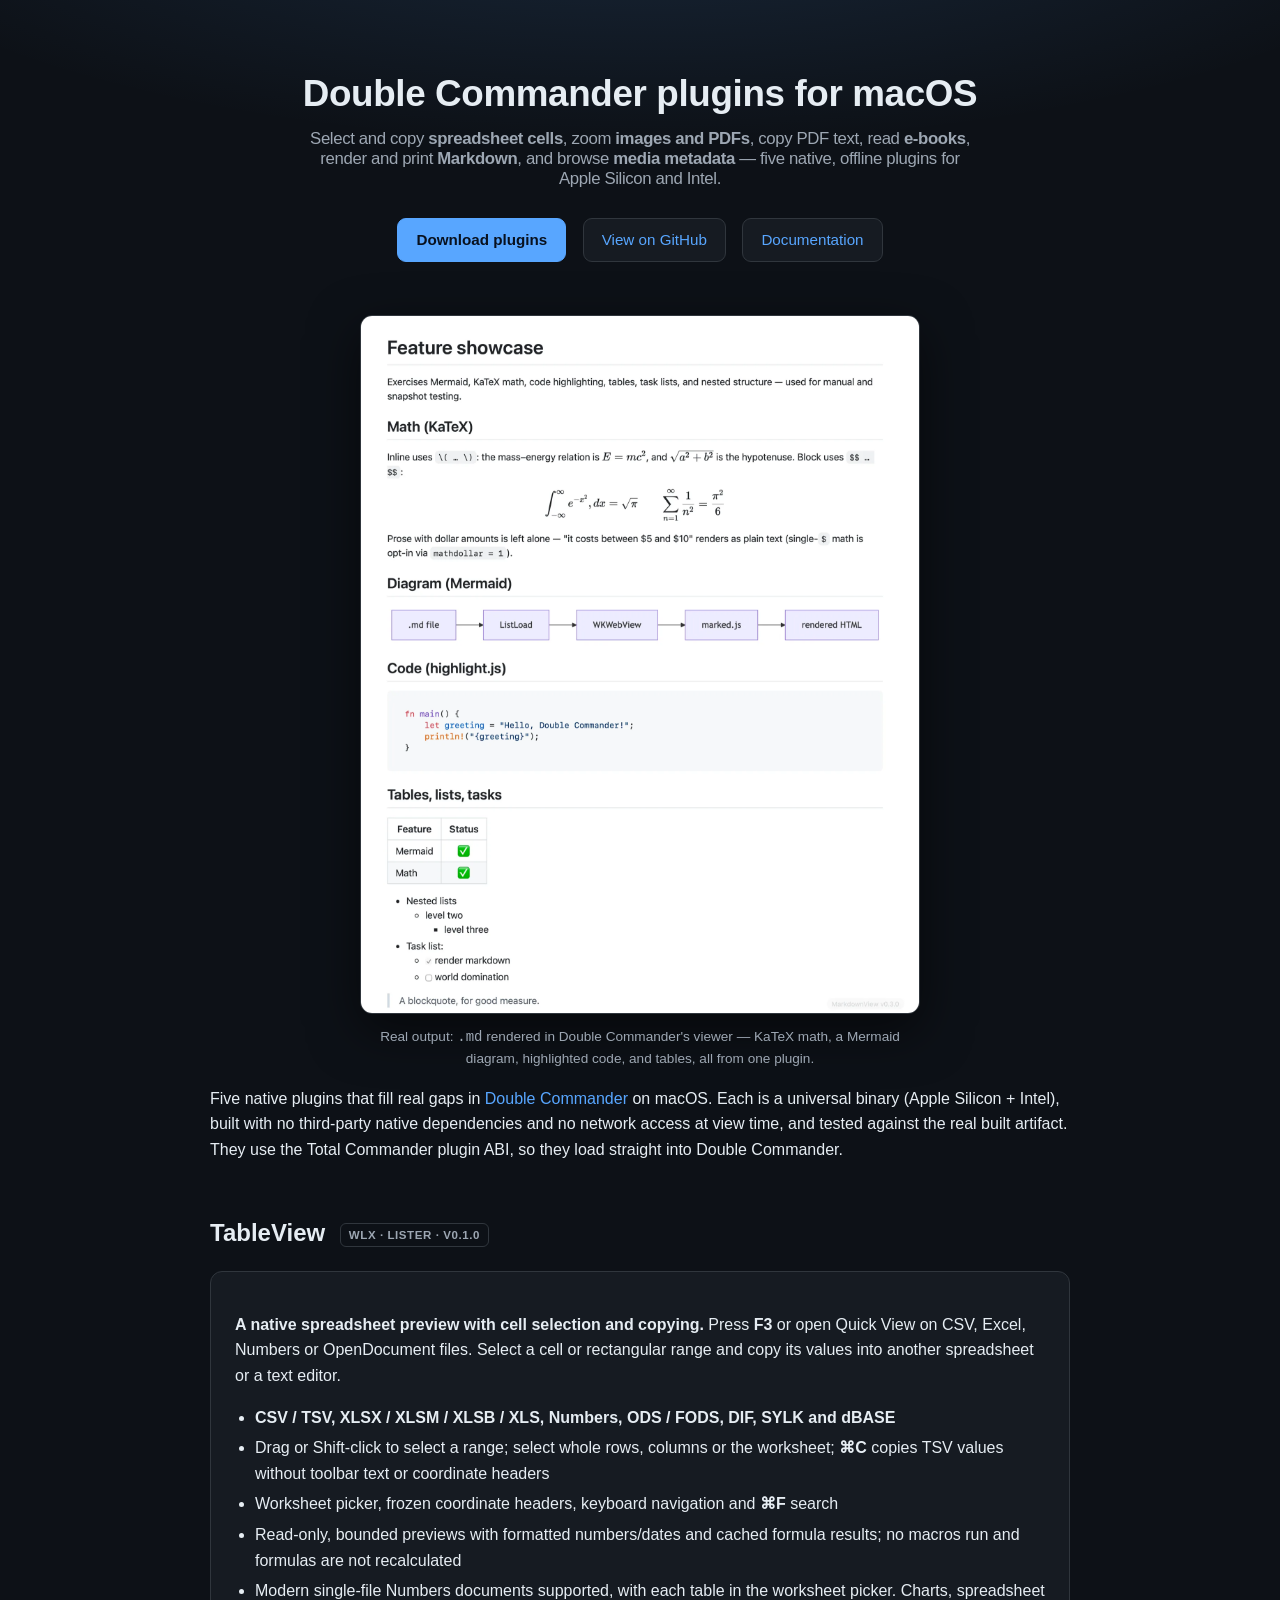
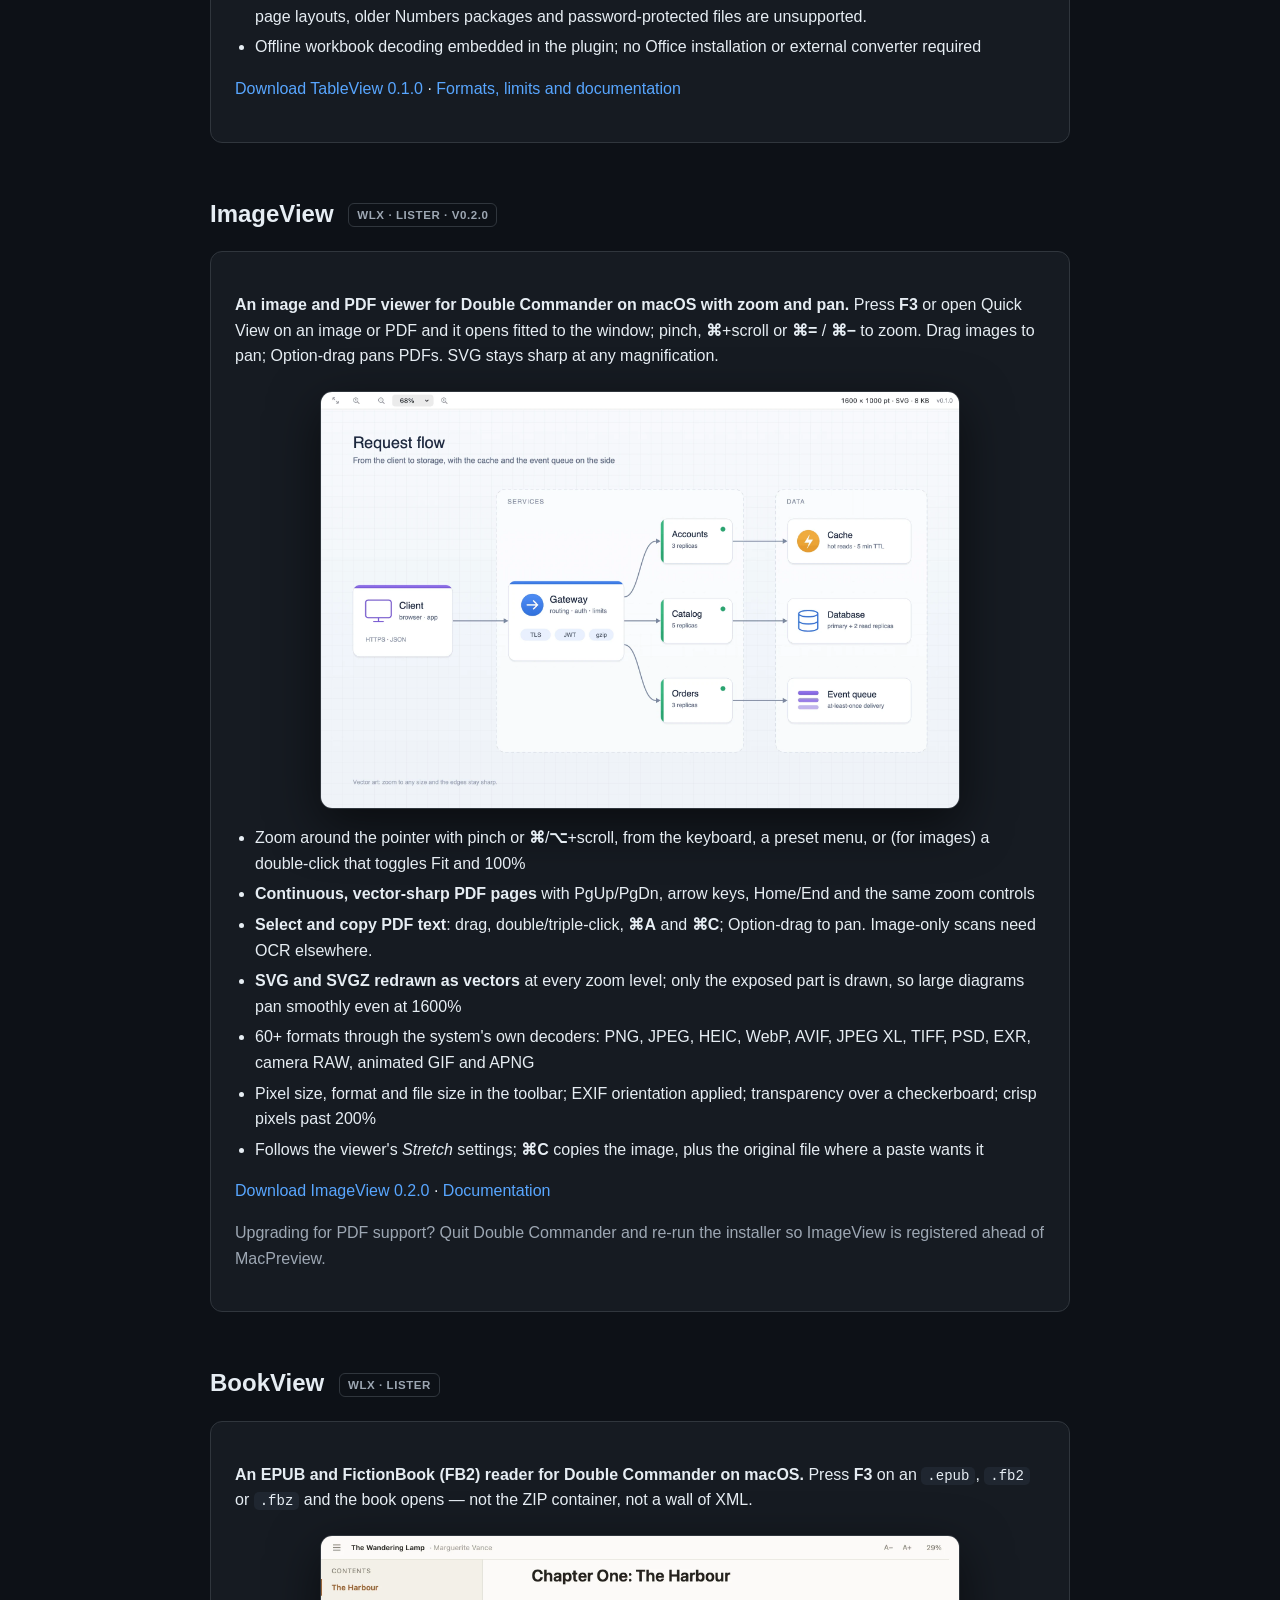
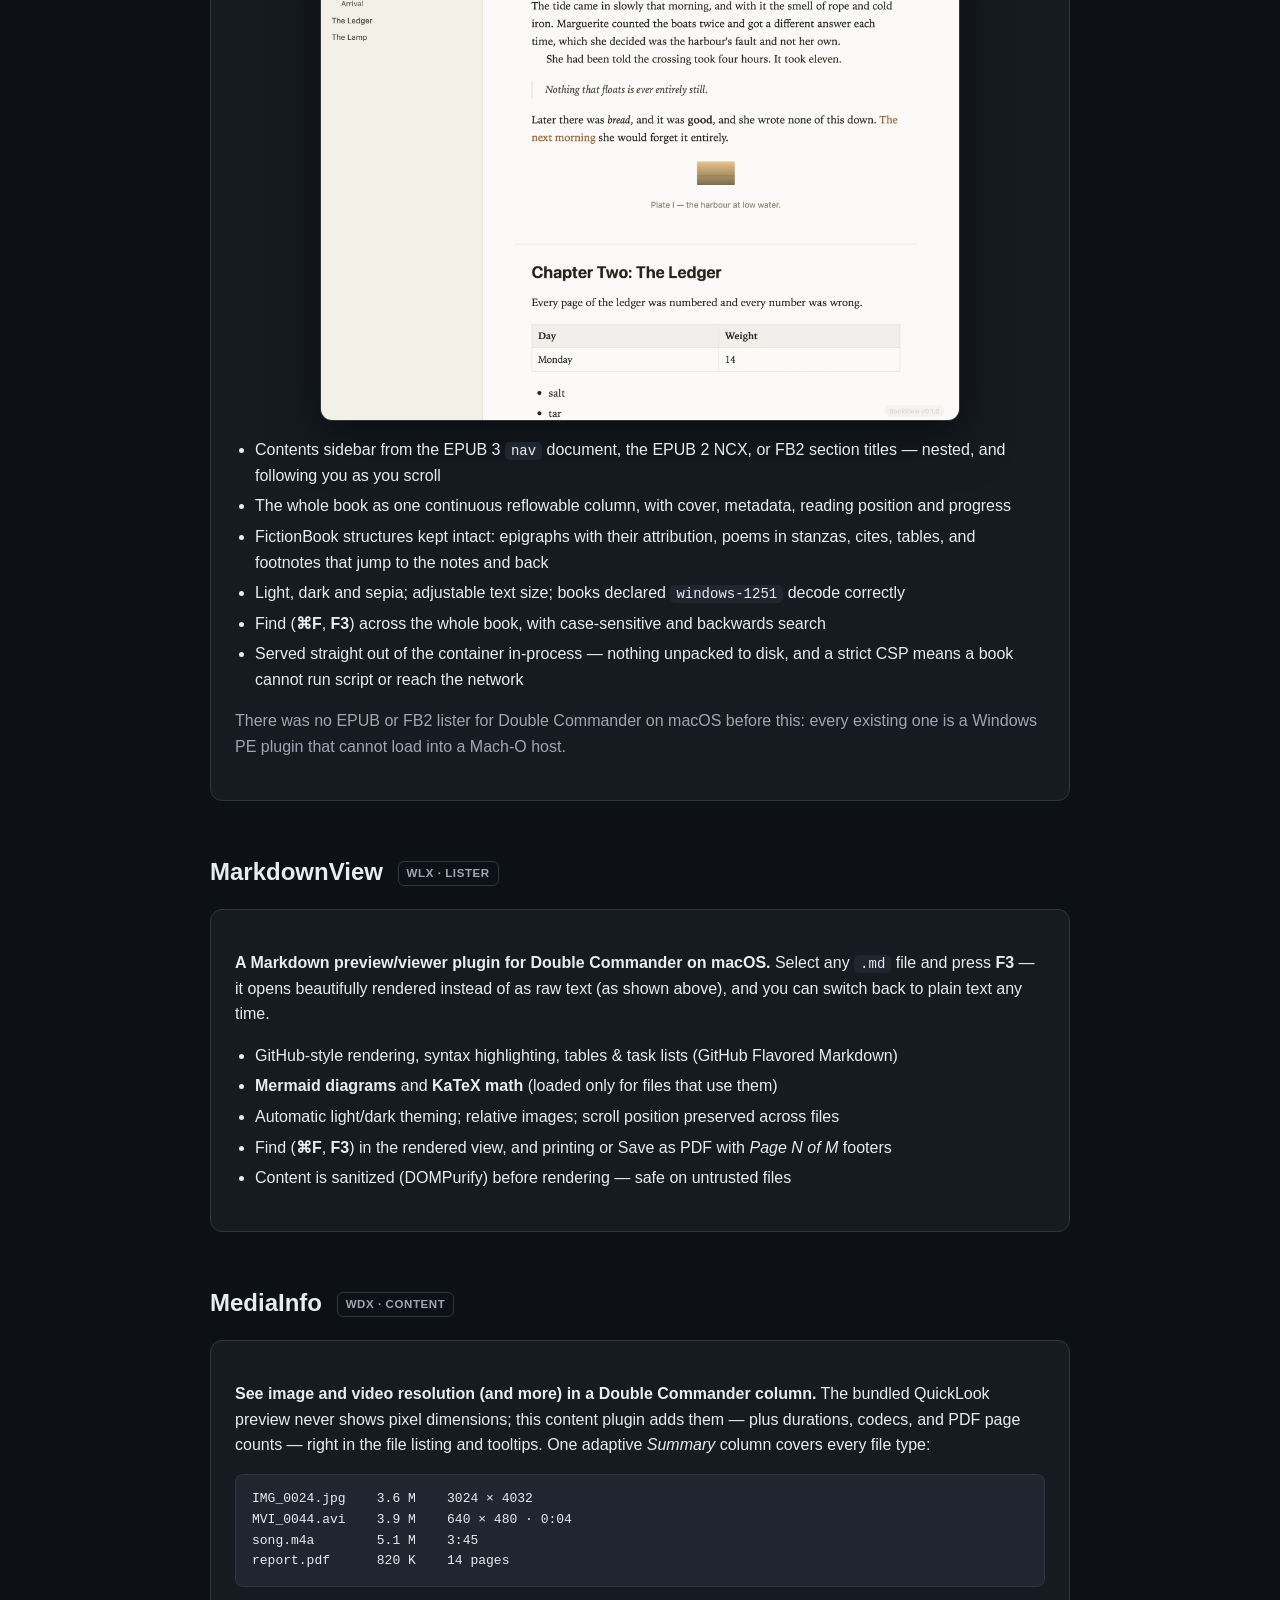
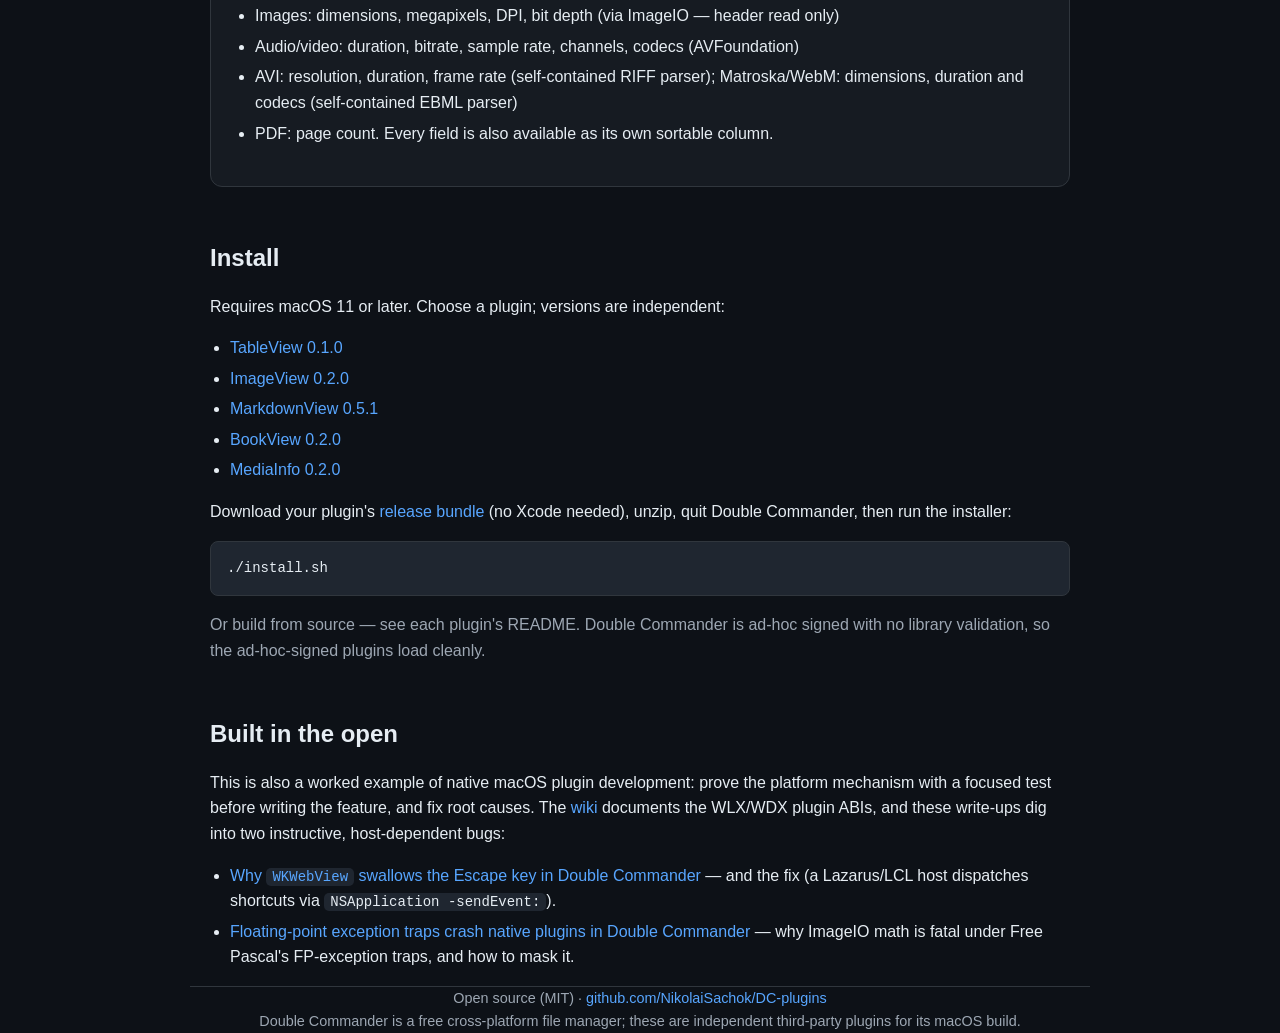
==== commit bf3e68a3: "site: document TableView, PDF text selection and current downloads Co-Authored-By: Codex <noreply@op" ====
--- a/index.html
+++ b/index.html
@@ -4,28 +4,28 @@
 <meta charset="utf-8">
 <meta name="viewport" content="width=device-width, initial-scale=1">
 <meta name="google-site-verification" content="CV7PpDhXu3wibVB7FyQnEst6csNsauwLdyxRCKkASFs" />
-<title>Double Commander plugins for macOS — image viewer with zoom, EPUB/FB2 reader, Markdown viewer &amp; media-info columns</title>
-<meta name="description" content="Free, native macOS plugins for Double Commander: an image viewer (WLX) with real zoom and pan and vector-sharp SVG for 60+ formats, an e-book reader (WLX) that opens EPUB and FictionBook FB2 files with a contents sidebar, a Markdown preview/viewer plugin (WLX) with Mermaid diagrams &amp; KaTeX math, and a media-info content plugin (WDX) showing image &amp; video resolution, duration, and PDF page count as custom columns. Universal binaries, no dependencies, open source.">
-<link rel="canonical" href="https://nikolaisachok.github.io/DC-plugins/">
+<title>Double Commander plugins for macOS — spreadsheets, PDF &amp; image viewer, Markdown, e-books and media columns</title>
+<meta name="description" content="Five free native macOS Double Commander plugins: select and copy spreadsheet cells in CSV, Excel, Numbers and ODS; zoom images and PDFs and copy PDF text; read EPUB/FB2, render and print Markdown, and display media metadata columns. Offline universal binaries for Apple Silicon and Intel.">
+<link rel="canonical" href="https://nikolaisachok.com/DC-plugins/">
 <link rel="icon" href="favicon.svg" type="image/svg+xml">
 <meta property="og:type" content="website">
-<meta property="og:title" content="Double Commander plugins for macOS — image viewer with zoom, EPUB/FB2 reader, Markdown viewer &amp; media-info columns">
-<meta property="og:description" content="Native macOS plugins for Double Commander: an image viewer with zoom, pan and sharp SVG, an EPUB &amp; FB2 e-book reader, a Markdown viewer (Mermaid + KaTeX), and a media-info plugin showing image/video resolution &amp; duration as columns. Universal, open source, no dependencies.">
-<meta property="og:url" content="https://nikolaisachok.github.io/DC-plugins/">
-<meta property="og:image" content="https://nikolaisachok.github.io/DC-plugins/assets/screenshot-markdown.png">
+<meta property="og:title" content="Double Commander plugins for macOS — TableView, ImageView, MarkdownView, BookView and MediaInfo">
+<meta property="og:description" content="Select and copy spreadsheet cells, zoom images and PDFs, copy PDF text, print Markdown with page numbers, read e-books and browse media metadata. Five native macOS plugins with universal install bundles.">
+<meta property="og:url" content="https://nikolaisachok.com/DC-plugins/">
+<meta property="og:image" content="https://nikolaisachok.com/DC-plugins/assets/screenshot-markdown.png">
 <meta name="twitter:card" content="summary_large_image">
 <script type="application/ld+json">
 {
   "@context": "https://schema.org",
   "@type": "SoftwareApplication",
-  "name": "Double Commander macOS plugins — ImageView, BookView, MarkdownView & MediaInfo",
+  "name": "Double Commander macOS plugins — TableView, ImageView, BookView, MarkdownView & MediaInfo",
   "operatingSystem": "macOS 11+",
   "applicationCategory": "DeveloperApplication",
-  "url": "https://nikolaisachok.github.io/DC-plugins/",
+  "url": "https://nikolaisachok.com/DC-plugins/",
   "downloadUrl": "https://github.com/NikolaiSachok/DC-plugins/releases",
   "softwareHelp": "https://github.com/NikolaiSachok/DC-plugins/wiki",
   "license": "https://opensource.org/licenses/MIT",
-  "description": "Native macOS plugins for Double Commander: an image viewer (WLX) with zoom, pan and vector-sharp SVG for 60+ formats, an e-book reader (WLX) for EPUB and FictionBook FB2 with a contents sidebar, a Markdown preview/viewer plugin (WLX) with Mermaid diagrams and KaTeX math, and a media-info content plugin (WDX) showing image and video resolution, duration, and PDF page count as custom columns.",
+  "description": "Five native macOS Double Commander plugins: TableView previews CSV, Excel, Numbers and OpenDocument with cell selection and copy; ImageView zooms images and PDFs with PDF text selection; MarkdownView renders, searches and prints Markdown with page numbers; BookView reads EPUB and FB2; MediaInfo adds media metadata columns.",
   "offers": { "@type": "Offer", "price": "0", "priceCurrency": "USD" }
 }
 </script>
@@ -63,10 +63,10 @@
 <header>
   <div class="wrap">
     <h1>Double Commander plugins for macOS
-      <span class="sub">A native <strong>image viewer</strong> with real zoom and pan, an <strong>EPUB &amp; FB2 e-book reader</strong>, a <strong>Markdown viewer</strong> (with Mermaid diagrams &amp; KaTeX math), and a <strong>media-info</strong> plugin that shows image &amp; video resolution, duration, and PDF page count — universal, open source, no dependencies.</span>
+      <span class="sub">Select and copy <strong>spreadsheet cells</strong>, zoom <strong>images and PDFs</strong>, copy PDF text, read <strong>e-books</strong>, render and print <strong>Markdown</strong>, and browse <strong>media metadata</strong> — five native, offline plugins for Apple Silicon and Intel.</span>
     </h1>
     <div class="badges">
-      <a class="primary" href="https://github.com/NikolaiSachok/DC-plugins/releases">Download latest release</a>
+      <a class="primary" href="https://github.com/NikolaiSachok/DC-plugins/releases">Download plugins</a>
       <a href="https://github.com/NikolaiSachok/DC-plugins">View on GitHub</a>
       <a href="https://github.com/NikolaiSachok/DC-plugins/wiki">Documentation</a>
     </div>
@@ -84,11 +84,25 @@
     <figcaption>Real output: <code>.md</code> rendered in Double Commander's viewer — KaTeX math, a Mermaid diagram, highlighted code, and tables, all from one plugin.</figcaption>
   </figure>
 
-  <p>Four small, fast, native plugins that fill real gaps in <a href="https://doublecmd.sourceforge.io/">Double Commander</a> on macOS. Each is a universal binary (Apple Silicon + Intel), built with no third-party native dependencies and no network access at view time, and tested against the real built artifact. They use the Total Commander plugin ABI, so they load straight into Double Commander.</p>
-
-  <h2 id="imageview">ImageView <span class="tag">WLX · lister</span></h2>
-  <div class="card">
-    <p><strong>An image viewer for Double Commander on macOS with zoom and pan that work.</strong> Press <strong>F3</strong> or open Quick View on an image and it opens fitted to the window; pinch, <strong>⌘</strong>+scroll or <strong>⌘=</strong> / <strong>⌘−</strong> to zoom, drag to pan. SVG stays sharp at any magnification.</p>
+  <p>Five native plugins that fill real gaps in <a href="https://doublecmd.sourceforge.io/">Double Commander</a> on macOS. Each is a universal binary (Apple Silicon + Intel), built with no third-party native dependencies and no network access at view time, and tested against the real built artifact. They use the Total Commander plugin ABI, so they load straight into Double Commander.</p>
+
+  <h2 id="tableview">TableView <span class="tag">WLX · lister · v0.1.0</span></h2>
+  <div class="card">
+    <p><strong>A native spreadsheet preview with cell selection and copying.</strong> Press <strong>F3</strong> or open Quick View on CSV, Excel, Numbers or OpenDocument files. Select a cell or rectangular range and copy its values into another spreadsheet or a text editor.</p>
+    <ul>
+      <li><strong>CSV / TSV, XLSX / XLSM / XLSB / XLS, Numbers, ODS / FODS, DIF, SYLK and dBASE</strong></li>
+      <li>Drag or Shift-click to select a range; select whole rows, columns or the worksheet; <strong>⌘C</strong> copies TSV values without toolbar text or coordinate headers</li>
+      <li>Worksheet picker, frozen coordinate headers, keyboard navigation and <strong>⌘F</strong> search</li>
+      <li>Read-only, bounded previews with formatted numbers/dates and cached formula results; no macros run and formulas are not recalculated</li>
+      <li>Modern single-file Numbers documents supported, with each table in the worksheet picker. Charts, spreadsheet page layouts, older Numbers packages and password-protected files are unsupported.</li>
+      <li>Offline workbook decoding embedded in the plugin; no Office installation or external converter required</li>
+    </ul>
+    <p><a href="https://github.com/NikolaiSachok/DC-plugins/releases/tag/table-wlx-v0.1.0">Download TableView 0.1.0</a> · <a href="https://github.com/NikolaiSachok/DC-plugins/tree/main/table-wlx">Formats, limits and documentation</a></p>
+  </div>
+
+  <h2 id="imageview">ImageView <span class="tag">WLX · lister · v0.2.0</span></h2>
+  <div class="card">
+    <p><strong>An image and PDF viewer for Double Commander on macOS with zoom and pan.</strong> Press <strong>F3</strong> or open Quick View on an image or PDF and it opens fitted to the window; pinch, <strong>⌘</strong>+scroll or <strong>⌘=</strong> / <strong>⌘−</strong> to zoom. Drag images to pan; Option-drag pans PDFs. SVG stays sharp at any magnification.</p>
     <figure class="hero" style="max-width:640px;margin:22px auto 6px">
       <picture>
         <source srcset="assets/screenshot-image.webp" type="image/webp">
@@ -98,13 +112,16 @@
       </picture>
     </figure>
     <ul>
-      <li>Zoom around the pointer with pinch or <strong>⌘</strong>/<strong>⌥</strong>+scroll, from the keyboard, a preset menu, or a double-click that toggles Fit and 100%</li>
+      <li>Zoom around the pointer with pinch or <strong>⌘</strong>/<strong>⌥</strong>+scroll, from the keyboard, a preset menu, or (for images) a double-click that toggles Fit and 100%</li>
+      <li><strong>Continuous, vector-sharp PDF pages</strong> with PgUp/PgDn, arrow keys, Home/End and the same zoom controls</li>
+      <li><strong>Select and copy PDF text</strong>: drag, double/triple-click, <strong>⌘A</strong> and <strong>⌘C</strong>; Option-drag to pan. Image-only scans need OCR elsewhere.</li>
       <li><strong>SVG and SVGZ redrawn as vectors</strong> at every zoom level; only the exposed part is drawn, so large diagrams pan smoothly even at 1600%</li>
       <li>60+ formats through the system's own decoders: PNG, JPEG, HEIC, WebP, AVIF, JPEG XL, TIFF, PSD, EXR, camera RAW, animated GIF and APNG</li>
       <li>Pixel size, format and file size in the toolbar; EXIF orientation applied; transparency over a checkerboard; crisp pixels past 200%</li>
       <li>Follows the viewer's <em>Stretch</em> settings; <strong>⌘C</strong> copies the image, plus the original file where a paste wants it</li>
     </ul>
-    <p class="muted">Double Commander's bundled preview cannot zoom or pan at all, and its own Graphics mode scales a fixed bitmap, so SVG goes soft.</p>
+    <p><a href="https://github.com/NikolaiSachok/DC-plugins/releases/tag/image-wlx-v0.2.0">Download ImageView 0.2.0</a> · <a href="https://github.com/NikolaiSachok/DC-plugins/tree/main/image-wlx">Documentation</a></p>
+    <p class="muted">Upgrading for PDF support? Quit Double Commander and re-run the installer so ImageView is registered ahead of MacPreview.</p>
   </div>
 
   <h2 id="bookview">BookView <span class="tag">WLX · lister</span></h2>
@@ -151,13 +168,21 @@
     <ul style="margin-top:16px">
       <li>Images: dimensions, megapixels, DPI, bit depth (via ImageIO — header read only)</li>
       <li>Audio/video: duration, bitrate, sample rate, channels, codecs (AVFoundation)</li>
-      <li>AVI: resolution, duration, frame rate (self-contained RIFF parser)</li>
+      <li>AVI: resolution, duration, frame rate (self-contained RIFF parser); Matroska/WebM: dimensions, duration and codecs (self-contained EBML parser)</li>
       <li>PDF: page count. Every field is also available as its own sortable column.</li>
     </ul>
   </div>
 
-  <h2>Install</h2>
-  <p>Download the latest <a href="https://github.com/NikolaiSachok/DC-plugins/releases">release bundle</a> (no Xcode needed), unzip, quit Double Commander, then run the installer:</p>
+  <h2 id="install">Install</h2>
+  <p>Requires macOS 11 or later. Choose a plugin; versions are independent:</p>
+  <ul>
+    <li><a href="https://github.com/NikolaiSachok/DC-plugins/releases/tag/table-wlx-v0.1.0">TableView 0.1.0</a></li>
+    <li><a href="https://github.com/NikolaiSachok/DC-plugins/releases/tag/image-wlx-v0.2.0">ImageView 0.2.0</a></li>
+    <li><a href="https://github.com/NikolaiSachok/DC-plugins/releases/tag/markdown-wlx-v0.5.1">MarkdownView 0.5.1</a></li>
+    <li><a href="https://github.com/NikolaiSachok/DC-plugins/releases/tag/book-wlx-v0.2.0">BookView 0.2.0</a></li>
+    <li><a href="https://github.com/NikolaiSachok/DC-plugins/releases/tag/media-info-wdx-v0.2.0">MediaInfo 0.2.0</a></li>
+  </ul>
+  <p>Download your plugin's <a href="https://github.com/NikolaiSachok/DC-plugins/releases">release bundle</a> (no Xcode needed), unzip, quit Double Commander, then run the installer:</p>
   <pre><code>./install.sh</code></pre>
   <p class="muted">Or build from source — see each plugin's README. Double Commander is ad-hoc signed with no library validation, so the ad-hoc-signed plugins load cleanly.</p>
 
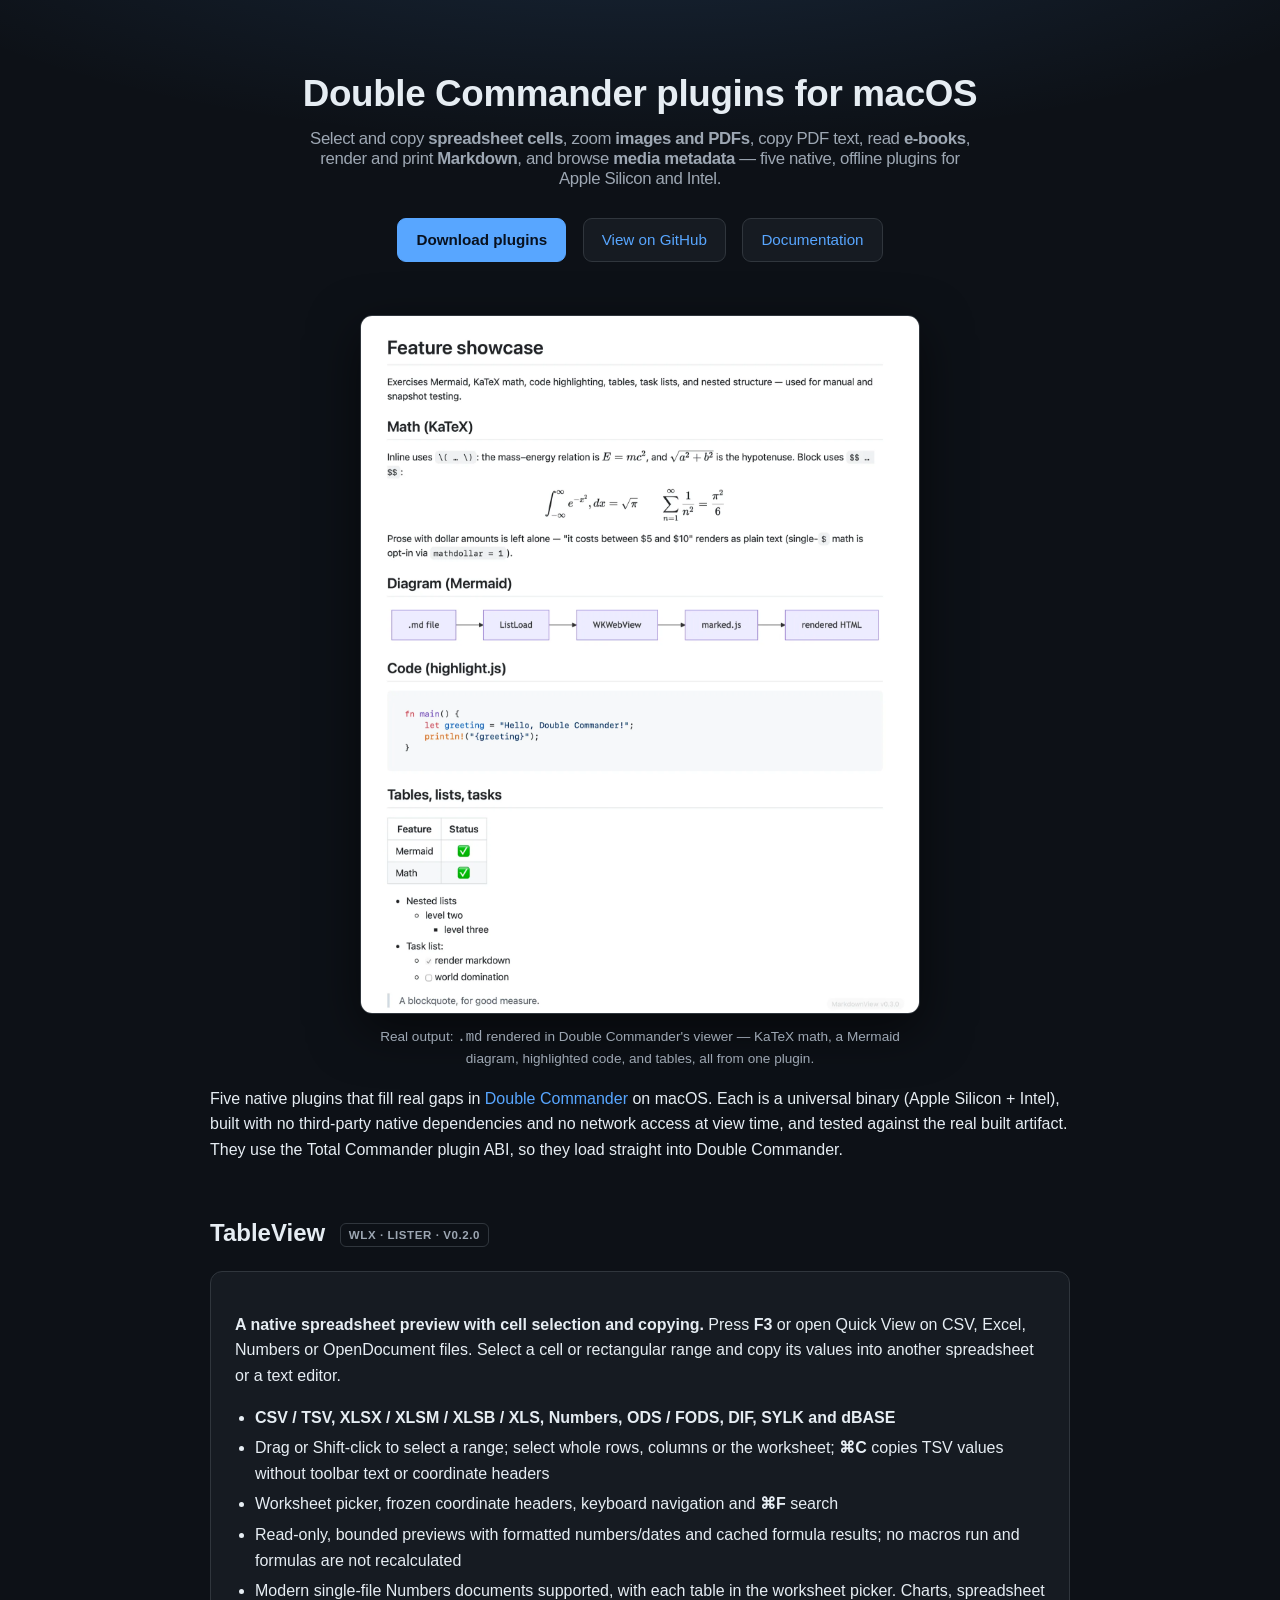
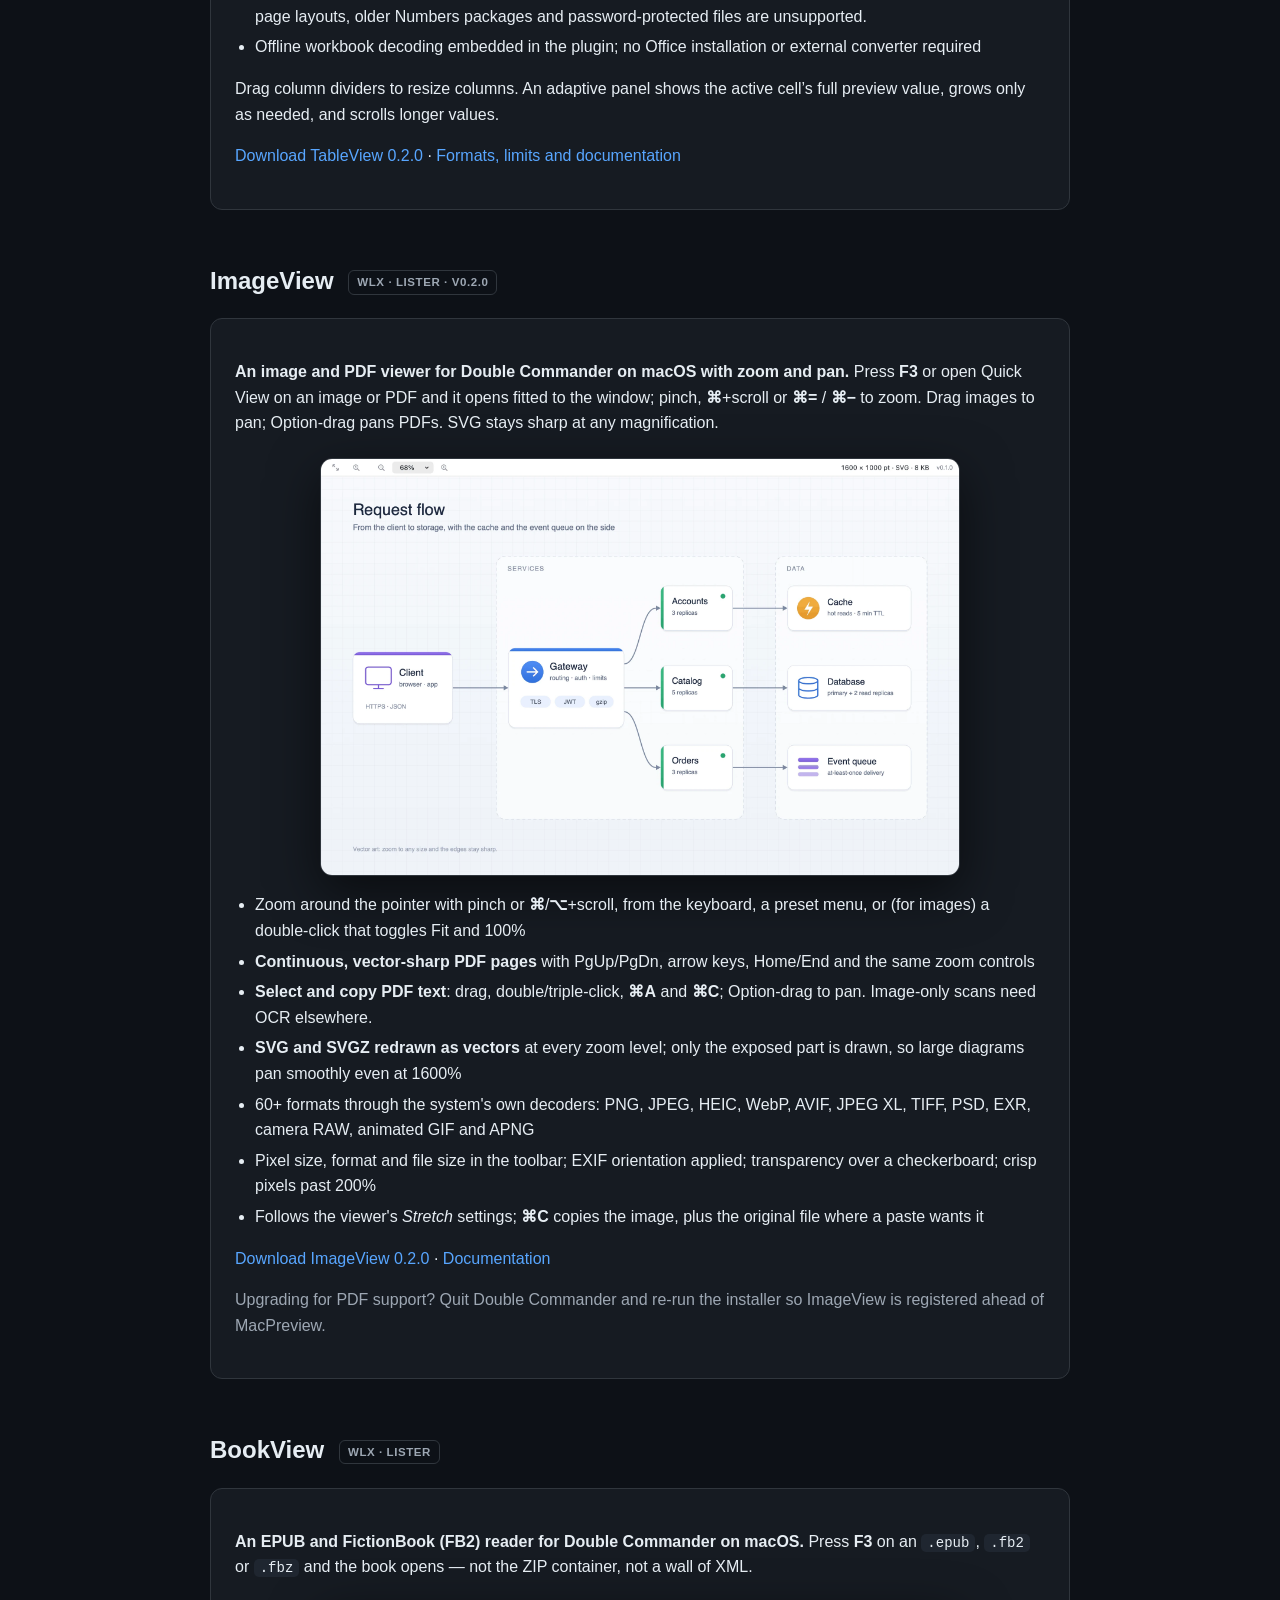
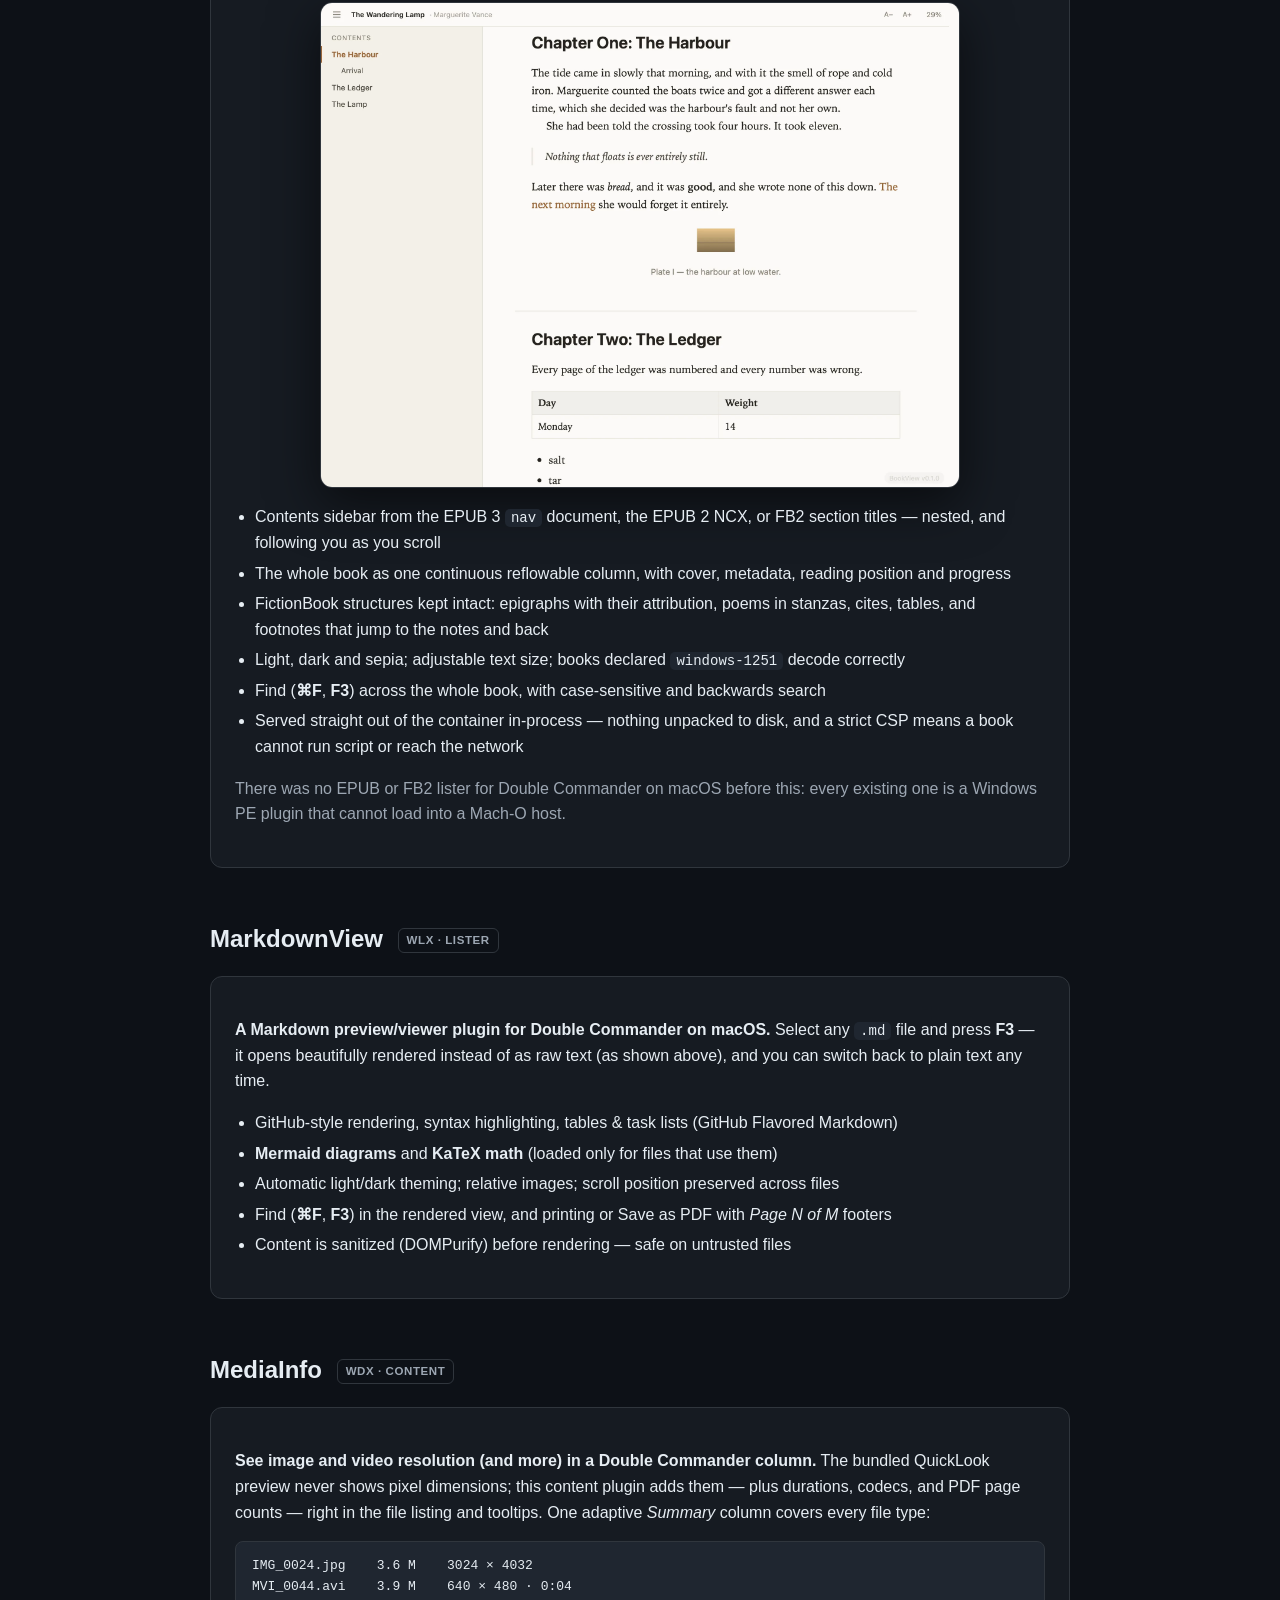
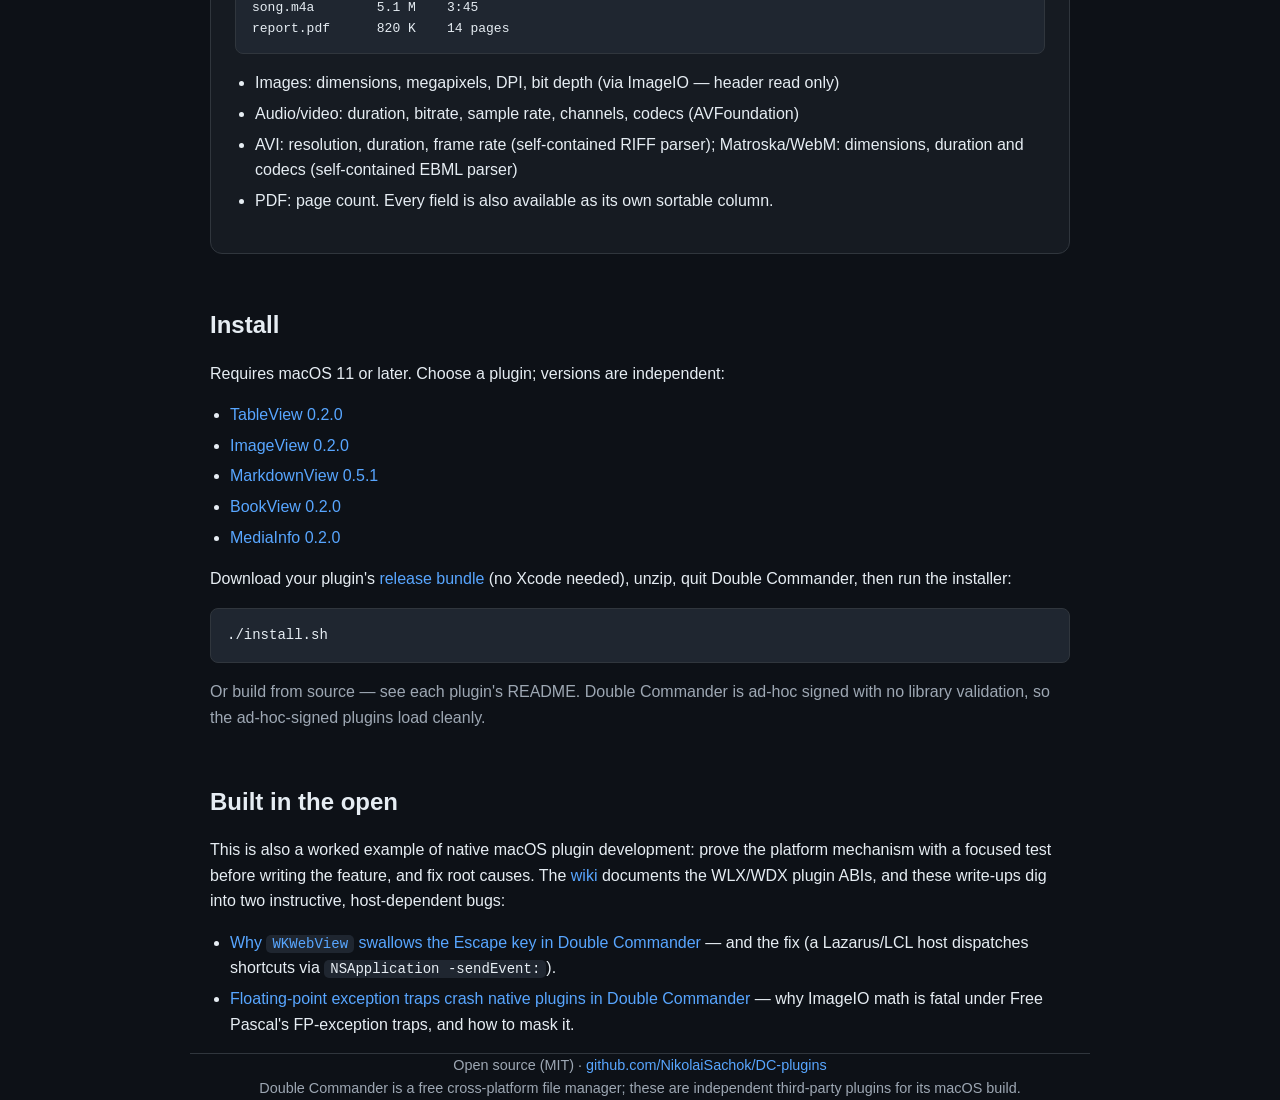
==== commit cc99f34e: "site: document TableView 0.2.0 and update downloads Co-Authored-By: Codex <noreply@openai.com>" ====
--- a/index.html
+++ b/index.html
@@ -86,7 +86,7 @@
 
   <p>Five native plugins that fill real gaps in <a href="https://doublecmd.sourceforge.io/">Double Commander</a> on macOS. Each is a universal binary (Apple Silicon + Intel), built with no third-party native dependencies and no network access at view time, and tested against the real built artifact. They use the Total Commander plugin ABI, so they load straight into Double Commander.</p>
 
-  <h2 id="tableview">TableView <span class="tag">WLX · lister · v0.1.0</span></h2>
+  <h2 id="tableview">TableView <span class="tag">WLX · lister · v0.2.0</span></h2>
   <div class="card">
     <p><strong>A native spreadsheet preview with cell selection and copying.</strong> Press <strong>F3</strong> or open Quick View on CSV, Excel, Numbers or OpenDocument files. Select a cell or rectangular range and copy its values into another spreadsheet or a text editor.</p>
     <ul>
@@ -97,7 +97,8 @@
       <li>Modern single-file Numbers documents supported, with each table in the worksheet picker. Charts, spreadsheet page layouts, older Numbers packages and password-protected files are unsupported.</li>
       <li>Offline workbook decoding embedded in the plugin; no Office installation or external converter required</li>
     </ul>
-    <p><a href="https://github.com/NikolaiSachok/DC-plugins/releases/tag/table-wlx-v0.1.0">Download TableView 0.1.0</a> · <a href="https://github.com/NikolaiSachok/DC-plugins/tree/main/table-wlx">Formats, limits and documentation</a></p>
+    <p>Drag column dividers to resize columns. An adaptive panel shows the active cell’s full preview value, grows only as needed, and scrolls longer values.</p>
+    <p><a href="https://github.com/NikolaiSachok/DC-plugins/releases/tag/table-wlx-v0.2.0">Download TableView 0.2.0</a> · <a href="https://github.com/NikolaiSachok/DC-plugins/tree/main/table-wlx">Formats, limits and documentation</a></p>
   </div>
 
   <h2 id="imageview">ImageView <span class="tag">WLX · lister · v0.2.0</span></h2>
@@ -176,7 +177,7 @@
   <h2 id="install">Install</h2>
   <p>Requires macOS 11 or later. Choose a plugin; versions are independent:</p>
   <ul>
-    <li><a href="https://github.com/NikolaiSachok/DC-plugins/releases/tag/table-wlx-v0.1.0">TableView 0.1.0</a></li>
+    <li><a href="https://github.com/NikolaiSachok/DC-plugins/releases/tag/table-wlx-v0.2.0">TableView 0.2.0</a></li>
     <li><a href="https://github.com/NikolaiSachok/DC-plugins/releases/tag/image-wlx-v0.2.0">ImageView 0.2.0</a></li>
     <li><a href="https://github.com/NikolaiSachok/DC-plugins/releases/tag/markdown-wlx-v0.5.1">MarkdownView 0.5.1</a></li>
     <li><a href="https://github.com/NikolaiSachok/DC-plugins/releases/tag/book-wlx-v0.2.0">BookView 0.2.0</a></li>
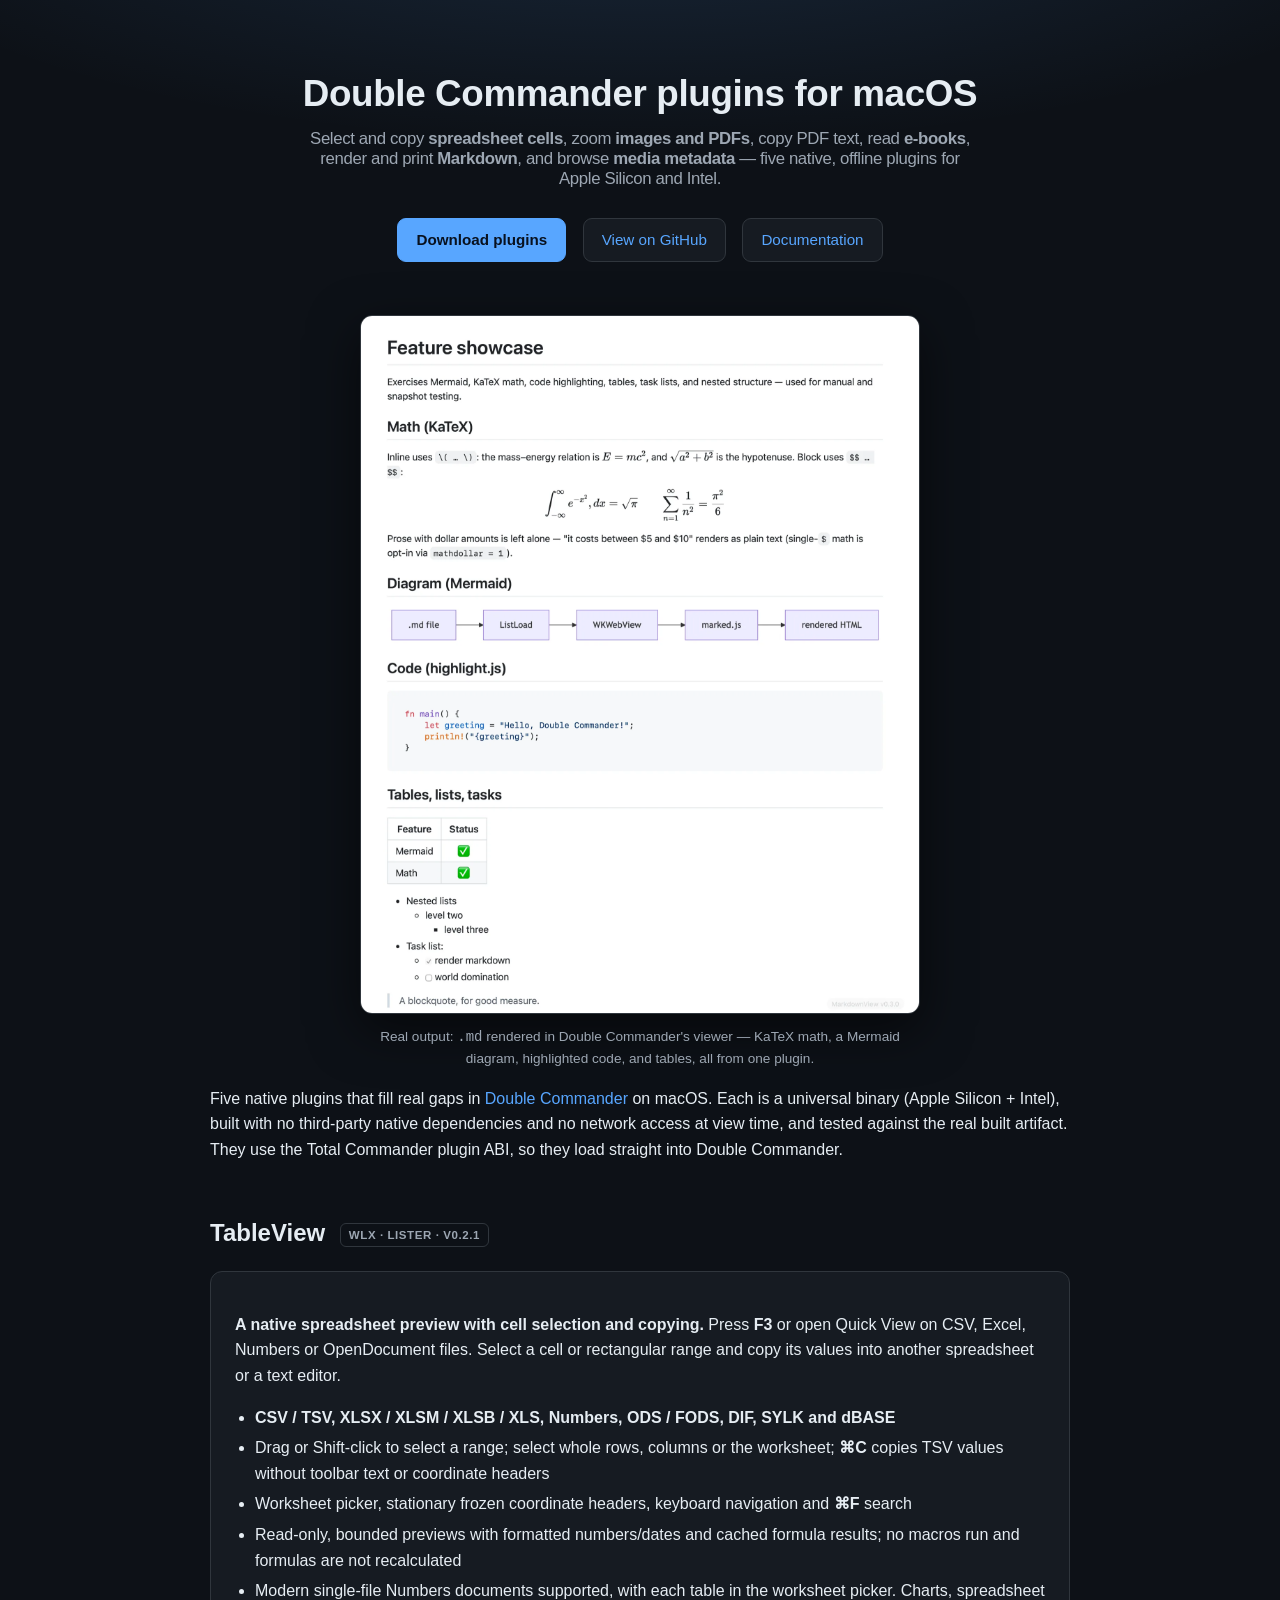
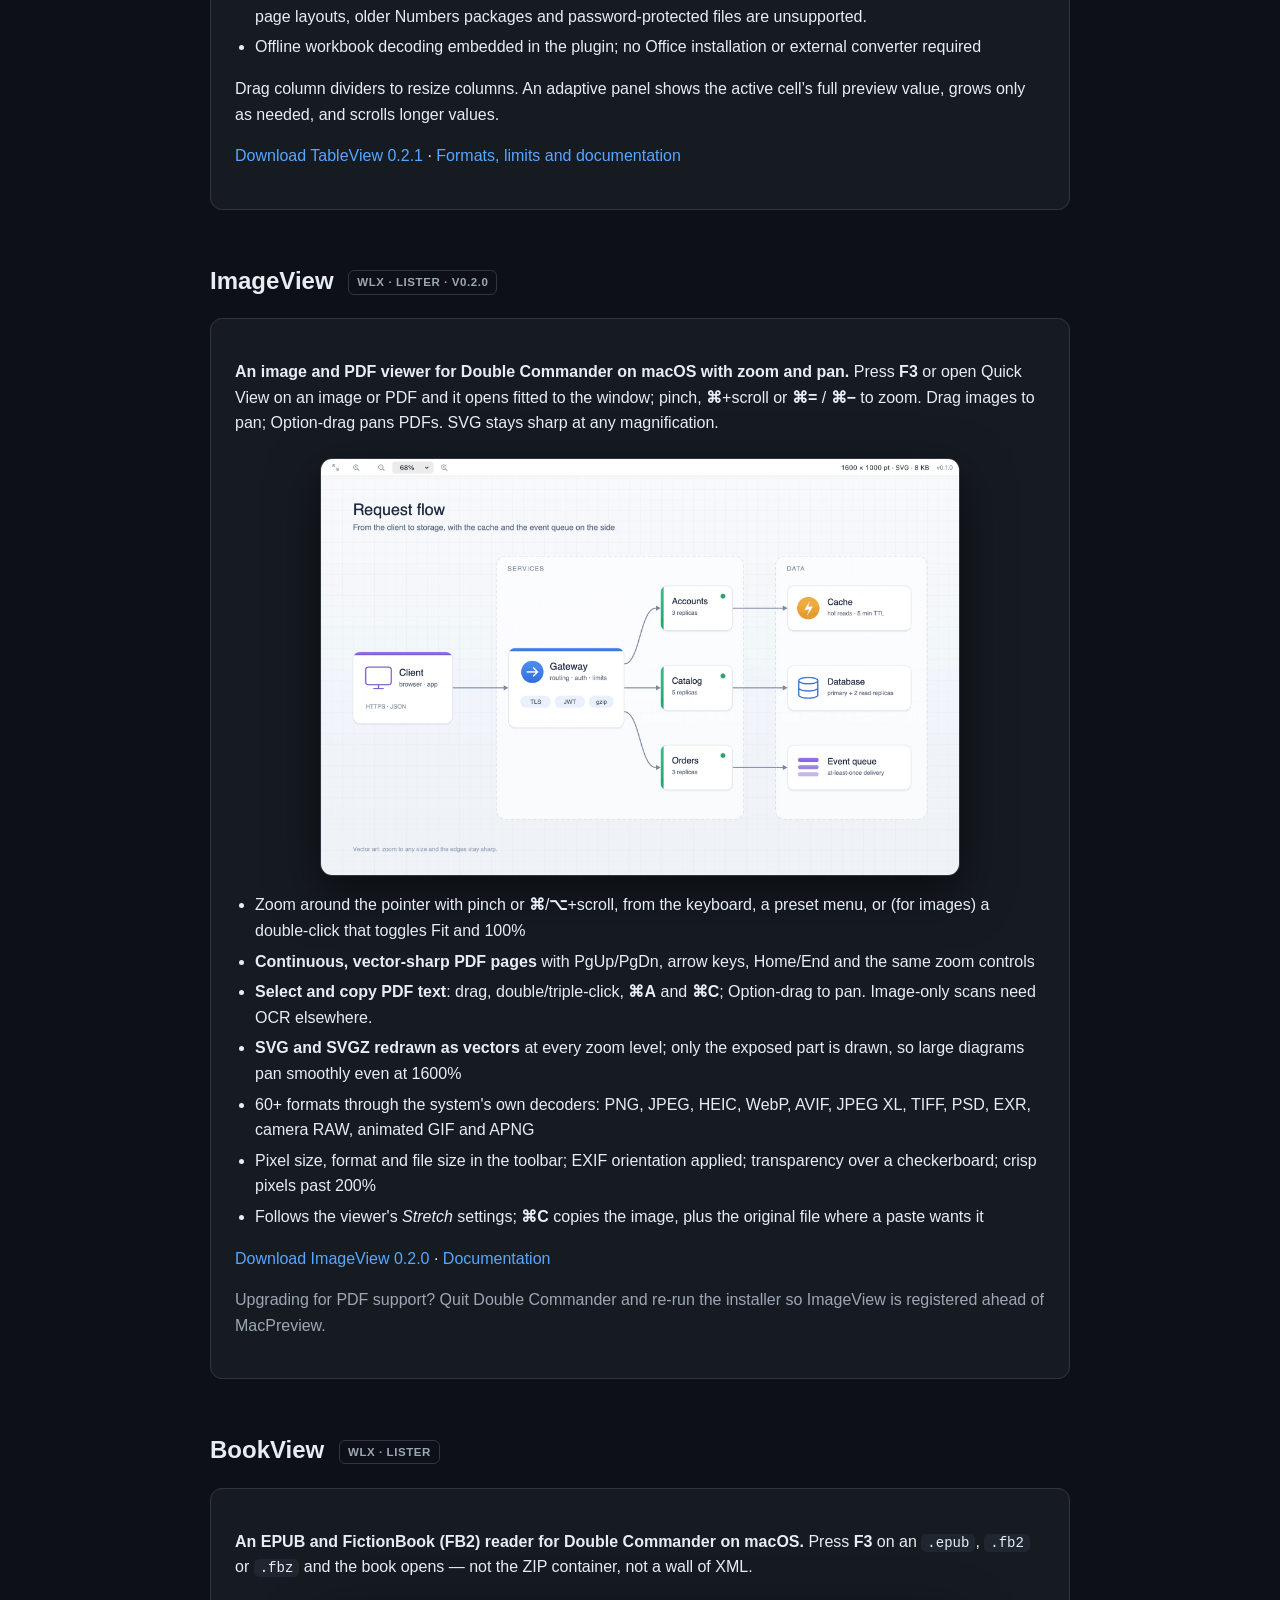
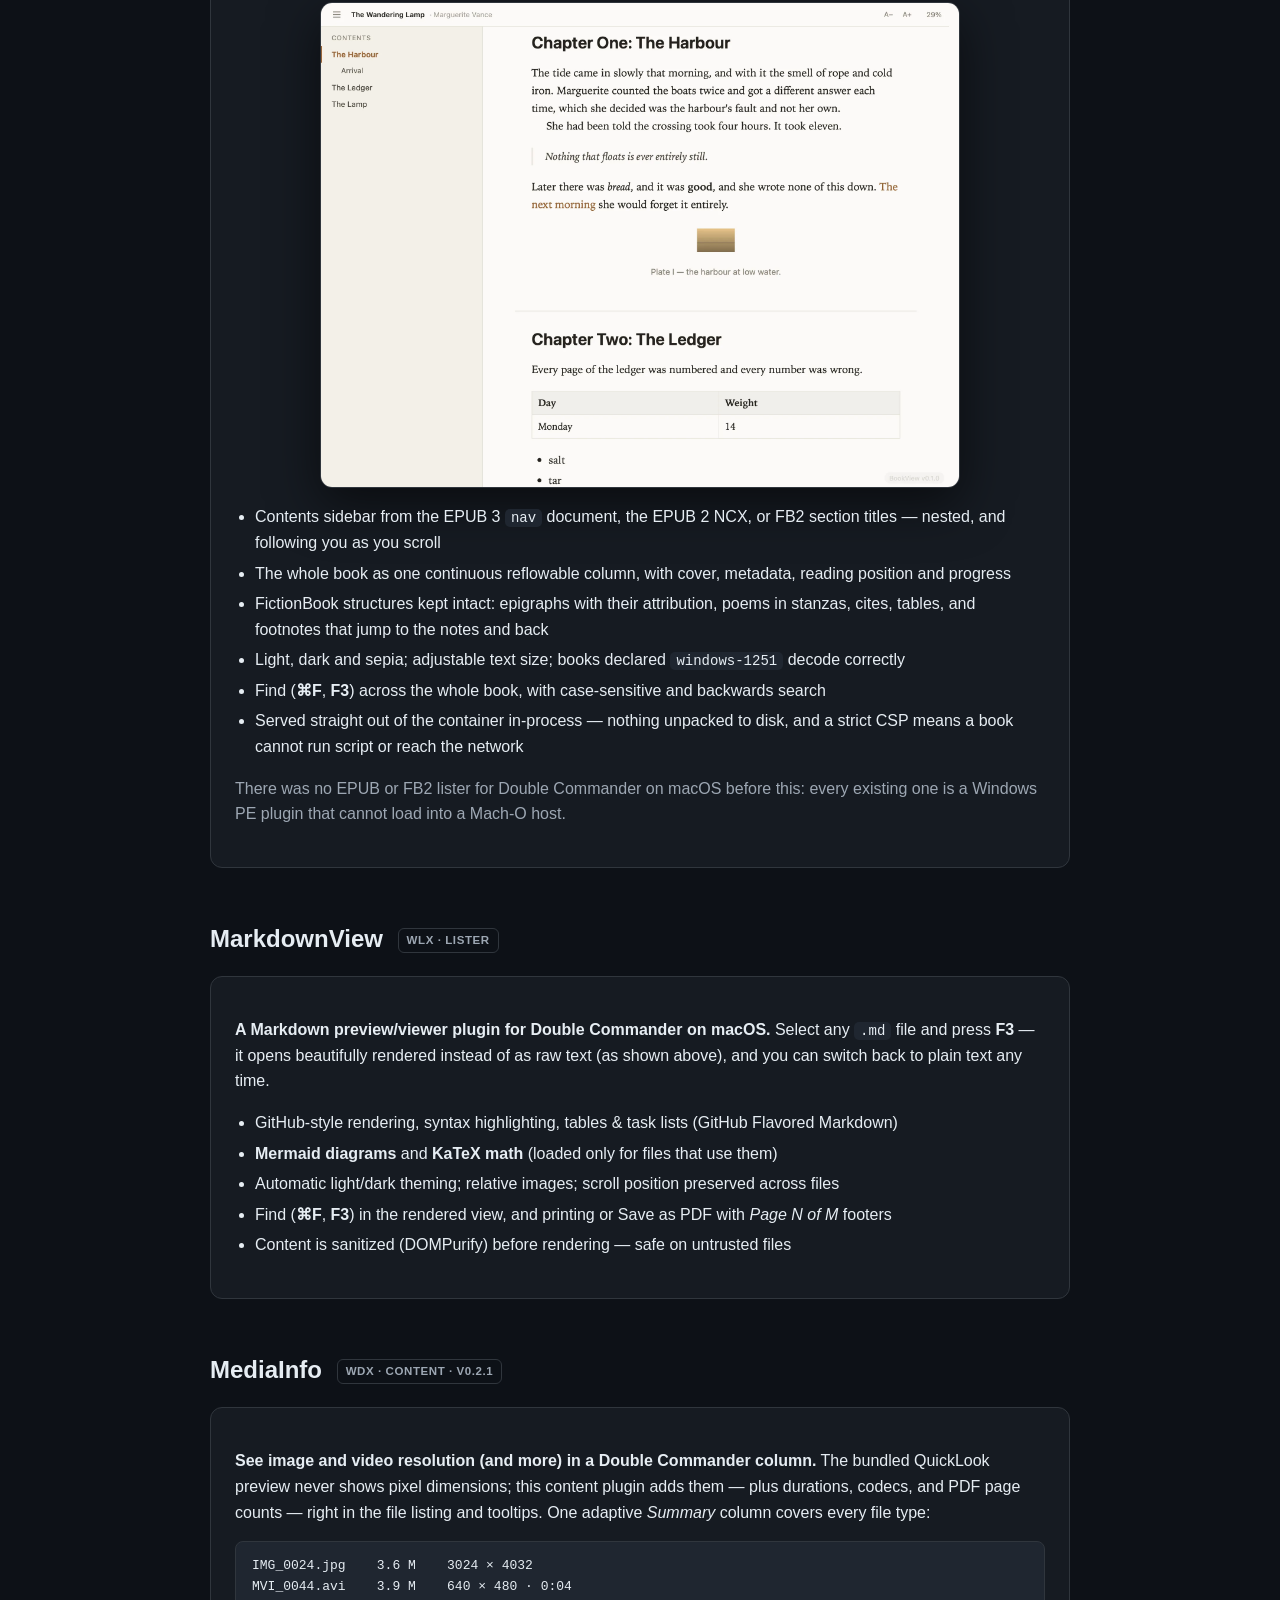
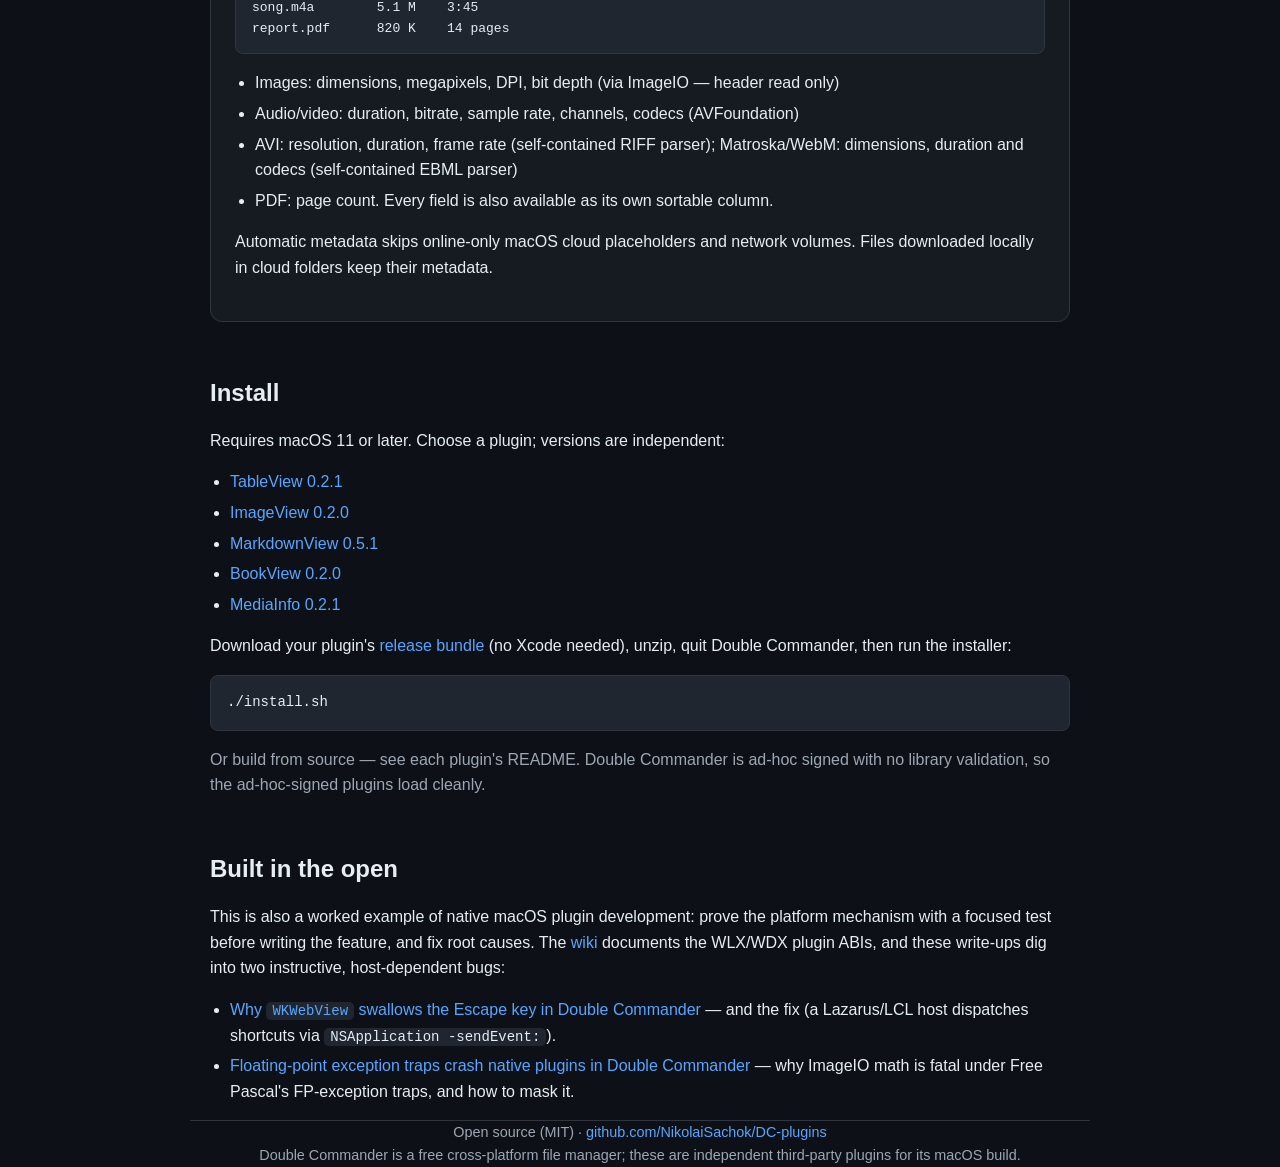
==== commit 49239a54: "site: update TableView and MediaInfo maintenance releases Co-Authored-By: Codex <noreply@openai.com>" ====
--- a/index.html
+++ b/index.html
@@ -86,19 +86,19 @@
 
   <p>Five native plugins that fill real gaps in <a href="https://doublecmd.sourceforge.io/">Double Commander</a> on macOS. Each is a universal binary (Apple Silicon + Intel), built with no third-party native dependencies and no network access at view time, and tested against the real built artifact. They use the Total Commander plugin ABI, so they load straight into Double Commander.</p>
 
-  <h2 id="tableview">TableView <span class="tag">WLX · lister · v0.2.0</span></h2>
+  <h2 id="tableview">TableView <span class="tag">WLX · lister · v0.2.1</span></h2>
   <div class="card">
     <p><strong>A native spreadsheet preview with cell selection and copying.</strong> Press <strong>F3</strong> or open Quick View on CSV, Excel, Numbers or OpenDocument files. Select a cell or rectangular range and copy its values into another spreadsheet or a text editor.</p>
     <ul>
       <li><strong>CSV / TSV, XLSX / XLSM / XLSB / XLS, Numbers, ODS / FODS, DIF, SYLK and dBASE</strong></li>
       <li>Drag or Shift-click to select a range; select whole rows, columns or the worksheet; <strong>⌘C</strong> copies TSV values without toolbar text or coordinate headers</li>
-      <li>Worksheet picker, frozen coordinate headers, keyboard navigation and <strong>⌘F</strong> search</li>
+      <li>Worksheet picker, stationary frozen coordinate headers, keyboard navigation and <strong>⌘F</strong> search</li>
       <li>Read-only, bounded previews with formatted numbers/dates and cached formula results; no macros run and formulas are not recalculated</li>
       <li>Modern single-file Numbers documents supported, with each table in the worksheet picker. Charts, spreadsheet page layouts, older Numbers packages and password-protected files are unsupported.</li>
       <li>Offline workbook decoding embedded in the plugin; no Office installation or external converter required</li>
     </ul>
     <p>Drag column dividers to resize columns. An adaptive panel shows the active cell’s full preview value, grows only as needed, and scrolls longer values.</p>
-    <p><a href="https://github.com/NikolaiSachok/DC-plugins/releases/tag/table-wlx-v0.2.0">Download TableView 0.2.0</a> · <a href="https://github.com/NikolaiSachok/DC-plugins/tree/main/table-wlx">Formats, limits and documentation</a></p>
+    <p><a href="https://github.com/NikolaiSachok/DC-plugins/releases/tag/table-wlx-v0.2.1">Download TableView 0.2.1</a> · <a href="https://github.com/NikolaiSachok/DC-plugins/tree/main/table-wlx">Formats, limits and documentation</a></p>
   </div>
 
   <h2 id="imageview">ImageView <span class="tag">WLX · lister · v0.2.0</span></h2>
@@ -159,7 +159,7 @@
     </ul>
   </div>
 
-  <h2 id="mediainfo">MediaInfo <span class="tag">WDX · content</span></h2>
+  <h2 id="mediainfo">MediaInfo <span class="tag">WDX · content · v0.2.1</span></h2>
   <div class="card">
     <p><strong>See image and video resolution (and more) in a Double Commander column.</strong> The bundled QuickLook preview never shows pixel dimensions; this content plugin adds them — plus durations, codecs, and PDF page counts — right in the file listing and tooltips. One adaptive <em>Summary</em> column covers every file type:</p>
     <div class="cols">IMG_0024.jpg    3.6 M    3024 × 4032
@@ -172,16 +172,17 @@
       <li>AVI: resolution, duration, frame rate (self-contained RIFF parser); Matroska/WebM: dimensions, duration and codecs (self-contained EBML parser)</li>
       <li>PDF: page count. Every field is also available as its own sortable column.</li>
     </ul>
+    <p>Automatic metadata skips online-only macOS cloud placeholders and network volumes. Files downloaded locally in cloud folders keep their metadata.</p>
   </div>
 
   <h2 id="install">Install</h2>
   <p>Requires macOS 11 or later. Choose a plugin; versions are independent:</p>
   <ul>
-    <li><a href="https://github.com/NikolaiSachok/DC-plugins/releases/tag/table-wlx-v0.2.0">TableView 0.2.0</a></li>
+    <li><a href="https://github.com/NikolaiSachok/DC-plugins/releases/tag/table-wlx-v0.2.1">TableView 0.2.1</a></li>
     <li><a href="https://github.com/NikolaiSachok/DC-plugins/releases/tag/image-wlx-v0.2.0">ImageView 0.2.0</a></li>
     <li><a href="https://github.com/NikolaiSachok/DC-plugins/releases/tag/markdown-wlx-v0.5.1">MarkdownView 0.5.1</a></li>
     <li><a href="https://github.com/NikolaiSachok/DC-plugins/releases/tag/book-wlx-v0.2.0">BookView 0.2.0</a></li>
-    <li><a href="https://github.com/NikolaiSachok/DC-plugins/releases/tag/media-info-wdx-v0.2.0">MediaInfo 0.2.0</a></li>
+    <li><a href="https://github.com/NikolaiSachok/DC-plugins/releases/tag/media-info-wdx-v0.2.1">MediaInfo 0.2.1</a></li>
   </ul>
   <p>Download your plugin's <a href="https://github.com/NikolaiSachok/DC-plugins/releases">release bundle</a> (no Xcode needed), unzip, quit Double Commander, then run the installer:</p>
   <pre><code>./install.sh</code></pre>
